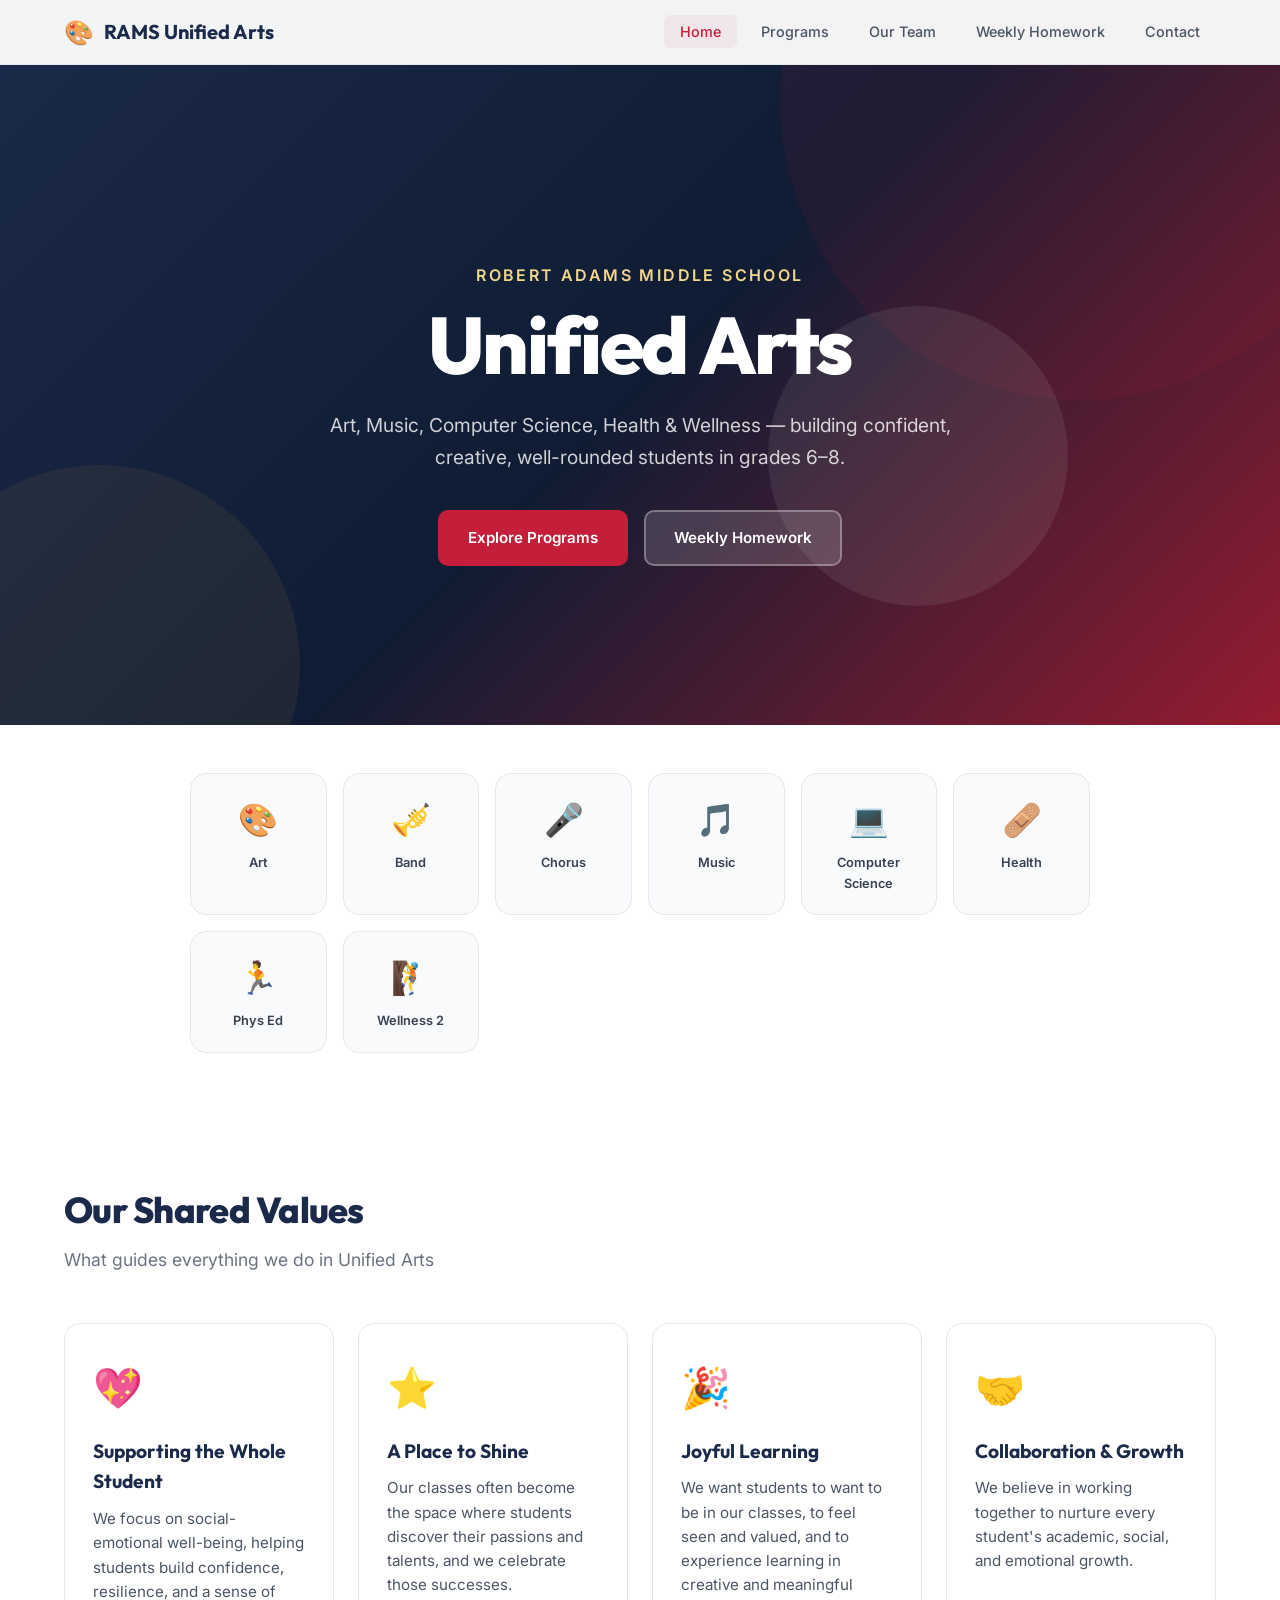
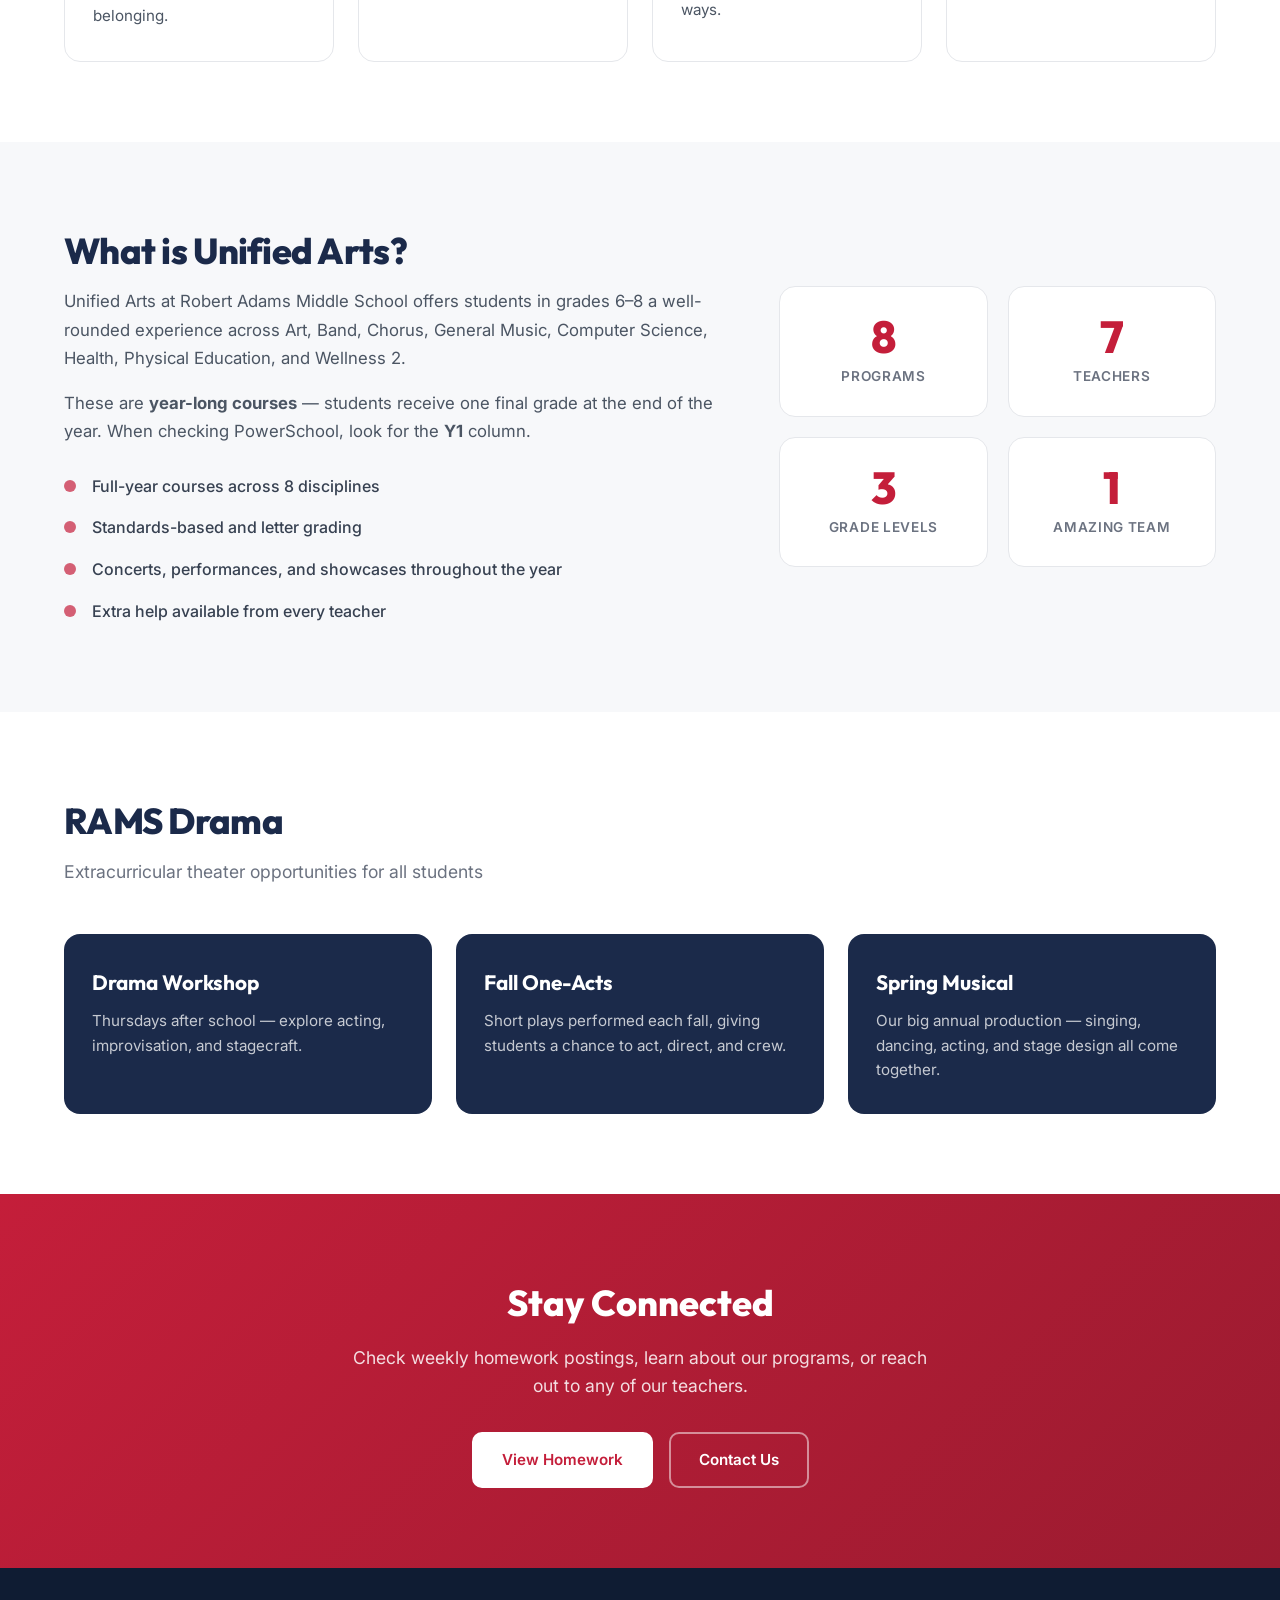
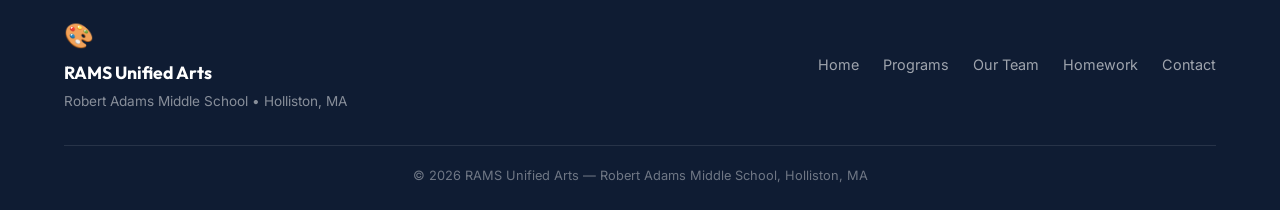
==== index.html @ 3f0ab7b5 "Initial site: RAMS Unified Arts department website Includes home, programs, team, homework, and cont" ====
<!--
    File: index.html
    Author: Cole Perkins
    Date Created: 2026-04-12
    Date Last Modified: 2026-04-12
    Description: Home/landing page for the RAMS Unified Arts department website.
                 Introduces the department, highlights shared values, and provides
                 navigation to all sections of the site.
-->
<!DOCTYPE html>
<html lang="en">
<head>
    <meta charset="UTF-8">
    <meta name="viewport" content="width=device-width, initial-scale=1.0">
    <title>RAMS Unified Arts | Robert Adams Middle School</title>
    <link rel="stylesheet" href="css/styles.css">
    <link rel="preconnect" href="https://fonts.googleapis.com">
    <link href="https://fonts.googleapis.com/css2?family=Inter:wght@400;500;600;700;800&family=Outfit:wght@600;700;800&display=swap" rel="stylesheet">
</head>
<body>

    <!-- Navigation -->
    <nav class="navbar" id="navbar">
        <div class="nav-container">
            <a href="index.html" class="nav-logo">
                <span class="logo-icon">&#127912;</span>
                <span>RAMS Unified Arts</span>
            </a>
            <button class="nav-toggle" id="navToggle" aria-label="Toggle navigation">
                <span></span><span></span><span></span>
            </button>
            <ul class="nav-links" id="navLinks">
                <li><a href="index.html" class="active">Home</a></li>
                <li><a href="programs.html">Programs</a></li>
                <li><a href="team.html">Our Team</a></li>
                <li><a href="homework.html">Weekly Homework</a></li>
                <li><a href="contact.html">Contact</a></li>
            </ul>
        </div>
    </nav>

    <!-- Hero Section -->
    <header class="hero">
        <div class="hero-bg-shapes">
            <div class="shape shape-1"></div>
            <div class="shape shape-2"></div>
            <div class="shape shape-3"></div>
        </div>
        <div class="hero-content">
            <p class="hero-subtitle">Robert Adams Middle School</p>
            <h1 class="hero-title">Unified Arts</h1>
            <p class="hero-description">
                Art, Music, Computer Science, Health &amp; Wellness &mdash;
                building confident, creative, well-rounded students in grades 6&ndash;8.
            </p>
            <div class="hero-actions">
                <a href="programs.html" class="btn btn-primary">Explore Programs</a>
                <a href="homework.html" class="btn btn-secondary">Weekly Homework</a>
            </div>
        </div>
    </header>

    <!-- Quick Links -->
    <section class="quick-links">
        <div class="container">
            <div class="quick-grid">
                <a href="programs.html#art" class="quick-card">
                    <span class="quick-icon">&#127912;</span>
                    <span class="quick-label">Art</span>
                </a>
                <a href="programs.html#band" class="quick-card">
                    <span class="quick-icon">&#127930;</span>
                    <span class="quick-label">Band</span>
                </a>
                <a href="programs.html#chorus" class="quick-card">
                    <span class="quick-icon">&#127908;</span>
                    <span class="quick-label">Chorus</span>
                </a>
                <a href="programs.html#music" class="quick-card">
                    <span class="quick-icon">&#127925;</span>
                    <span class="quick-label">Music</span>
                </a>
                <a href="programs.html#cs" class="quick-card">
                    <span class="quick-icon">&#128187;</span>
                    <span class="quick-label">Computer Science</span>
                </a>
                <a href="programs.html#health" class="quick-card">
                    <span class="quick-icon">&#129657;</span>
                    <span class="quick-label">Health</span>
                </a>
                <a href="programs.html#pe" class="quick-card">
                    <span class="quick-icon">&#127939;</span>
                    <span class="quick-label">Phys Ed</span>
                </a>
                <a href="programs.html#wellness" class="quick-card">
                    <span class="quick-icon">&#129495;</span>
                    <span class="quick-label">Wellness 2</span>
                </a>
            </div>
        </div>
    </section>

    <!-- Shared Values -->
    <section class="values section">
        <div class="container">
            <h2 class="section-title">Our Shared Values</h2>
            <p class="section-subtitle">What guides everything we do in Unified Arts</p>
            <div class="values-grid">
                <div class="value-card">
                    <div class="value-icon">&#128150;</div>
                    <h3>Supporting the Whole Student</h3>
                    <p>We focus on social-emotional well-being, helping students build confidence, resilience, and a sense of belonging.</p>
                </div>
                <div class="value-card">
                    <div class="value-icon">&#11088;</div>
                    <h3>A Place to Shine</h3>
                    <p>Our classes often become the space where students discover their passions and talents, and we celebrate those successes.</p>
                </div>
                <div class="value-card">
                    <div class="value-icon">&#127881;</div>
                    <h3>Joyful Learning</h3>
                    <p>We want students to want to be in our classes, to feel seen and valued, and to experience learning in creative and meaningful ways.</p>
                </div>
                <div class="value-card">
                    <div class="value-icon">&#129309;</div>
                    <h3>Collaboration &amp; Growth</h3>
                    <p>We believe in working together to nurture every student's academic, social, and emotional growth.</p>
                </div>
            </div>
        </div>
    </section>

    <!-- About Section -->
    <section class="about section section-alt">
        <div class="container">
            <div class="about-content">
                <div class="about-text">
                    <h2 class="section-title">What is Unified Arts?</h2>
                    <p>
                        Unified Arts at Robert Adams Middle School offers students in grades 6&ndash;8 a
                        well-rounded experience across Art, Band, Chorus, General Music, Computer Science,
                        Health, Physical Education, and Wellness&nbsp;2.
                    </p>
                    <p>
                        These are <strong>year-long courses</strong> &mdash; students receive one final grade
                        at the end of the year. When checking PowerSchool, look for the <strong>Y1</strong> column.
                    </p>
                    <ul class="about-highlights">
                        <li>Full-year courses across 8 disciplines</li>
                        <li>Standards-based and letter grading</li>
                        <li>Concerts, performances, and showcases throughout the year</li>
                        <li>Extra help available from every teacher</li>
                    </ul>
                </div>
                <div class="about-stats">
                    <div class="stat-card">
                        <span class="stat-number">8</span>
                        <span class="stat-label">Programs</span>
                    </div>
                    <div class="stat-card">
                        <span class="stat-number">7</span>
                        <span class="stat-label">Teachers</span>
                    </div>
                    <div class="stat-card">
                        <span class="stat-number">3</span>
                        <span class="stat-label">Grade Levels</span>
                    </div>
                    <div class="stat-card">
                        <span class="stat-number">1</span>
                        <span class="stat-label">Amazing Team</span>
                    </div>
                </div>
            </div>
        </div>
    </section>

    <!-- Drama Spotlight -->
    <section class="spotlight section">
        <div class="container">
            <h2 class="section-title">RAMS Drama</h2>
            <p class="section-subtitle">Extracurricular theater opportunities for all students</p>
            <div class="spotlight-grid">
                <div class="spotlight-card">
                    <h3>Drama Workshop</h3>
                    <p>Thursdays after school &mdash; explore acting, improvisation, and stagecraft.</p>
                </div>
                <div class="spotlight-card">
                    <h3>Fall One-Acts</h3>
                    <p>Short plays performed each fall, giving students a chance to act, direct, and crew.</p>
                </div>
                <div class="spotlight-card">
                    <h3>Spring Musical</h3>
                    <p>Our big annual production &mdash; singing, dancing, acting, and stage design all come together.</p>
                </div>
            </div>
        </div>
    </section>

    <!-- CTA -->
    <section class="cta section">
        <div class="container">
            <div class="cta-content">
                <h2>Stay Connected</h2>
                <p>Check weekly homework postings, learn about our programs, or reach out to any of our teachers.</p>
                <div class="cta-actions">
                    <a href="homework.html" class="btn btn-primary">View Homework</a>
                    <a href="contact.html" class="btn btn-outline">Contact Us</a>
                </div>
            </div>
        </div>
    </section>

    <!-- Footer -->
    <footer class="footer">
        <div class="container">
            <div class="footer-content">
                <div class="footer-brand">
                    <span class="logo-icon">&#127912;</span>
                    <span>RAMS Unified Arts</span>
                    <p>Robert Adams Middle School &bull; Holliston, MA</p>
                </div>
                <div class="footer-links">
                    <a href="index.html">Home</a>
                    <a href="programs.html">Programs</a>
                    <a href="team.html">Our Team</a>
                    <a href="homework.html">Homework</a>
                    <a href="contact.html">Contact</a>
                </div>
            </div>
            <div class="footer-bottom">
                <p>&copy; 2026 RAMS Unified Arts &mdash; Robert Adams Middle School, Holliston, MA</p>
            </div>
        </div>
    </footer>

    <script src="js/main.js"></script>
</body>
</html>
---- css/styles.css ----
/*
    File: css/styles.css
    Author: Cole Perkins
    Date Created: 2026-04-12
    Date Last Modified: 2026-04-12
    Description: Main stylesheet for the RAMS Unified Arts website.
                 Uses school colors (red, navy blue, white) with a clean,
                 modern design. Fully responsive for mobile/tablet/desktop.
*/

/* ===================== RESET & BASE ===================== */
*, *::before, *::after {
    margin: 0;
    padding: 0;
    box-sizing: border-box;
}

:root {
    --red: #C41E3A;
    --red-dark: #9B1B30;
    --red-light: #E8425A;
    --navy: #1B2A4A;
    --navy-dark: #0F1C33;
    --navy-light: #2D4270;
    --blue: #2E5EAA;
    --white: #FFFFFF;
    --off-white: #F7F8FA;
    --gray-50: #F9FAFB;
    --gray-100: #F3F4F6;
    --gray-200: #E5E7EB;
    --gray-300: #D1D5DB;
    --gray-400: #9CA3AF;
    --gray-500: #6B7280;
    --gray-600: #4B5563;
    --gray-700: #374151;
    --gray-800: #1F2937;
    --gold: #D4A843;
    --gold-light: #F0D78C;

    --font-body: 'Inter', -apple-system, BlinkMacSystemFont, sans-serif;
    --font-heading: 'Outfit', 'Inter', sans-serif;

    --shadow-sm: 0 1px 2px rgba(0,0,0,0.05);
    --shadow-md: 0 4px 12px rgba(0,0,0,0.08);
    --shadow-lg: 0 8px 30px rgba(0,0,0,0.12);
    --shadow-xl: 0 16px 48px rgba(0,0,0,0.15);

    --radius-sm: 6px;
    --radius-md: 10px;
    --radius-lg: 16px;
    --radius-xl: 24px;

    --transition: 0.25s ease;
}

html {
    scroll-behavior: smooth;
    font-size: 16px;
}

body {
    font-family: var(--font-body);
    color: var(--gray-800);
    background: var(--white);
    line-height: 1.6;
    -webkit-font-smoothing: antialiased;
}

a {
    color: inherit;
    text-decoration: none;
}

img {
    max-width: 100%;
    display: block;
}

ul {
    list-style: none;
}

.container {
    max-width: 1200px;
    margin: 0 auto;
    padding: 0 24px;
}

.section {
    padding: 80px 0;
}

.section-alt {
    background: var(--off-white);
}

.section-title {
    font-family: var(--font-heading);
    font-size: 2.25rem;
    font-weight: 800;
    color: var(--navy);
    margin-bottom: 8px;
    letter-spacing: -0.02em;
}

.section-subtitle {
    font-size: 1.1rem;
    color: var(--gray-500);
    margin-bottom: 48px;
}

/* ===================== NAVBAR ===================== */
.navbar {
    position: fixed;
    top: 0;
    left: 0;
    right: 0;
    z-index: 1000;
    background: rgba(255,255,255,0.95);
    backdrop-filter: blur(12px);
    border-bottom: 1px solid var(--gray-200);
    transition: var(--transition);
}

.navbar.scrolled {
    box-shadow: var(--shadow-md);
}

.nav-container {
    max-width: 1200px;
    margin: 0 auto;
    padding: 0 24px;
    display: flex;
    align-items: center;
    justify-content: space-between;
    height: 64px;
}

.nav-logo {
    display: flex;
    align-items: center;
    gap: 10px;
    font-family: var(--font-heading);
    font-size: 1.25rem;
    font-weight: 700;
    color: var(--navy);
}

.logo-icon {
    font-size: 1.5rem;
}

.nav-links {
    display: flex;
    gap: 8px;
}

.nav-links a {
    padding: 8px 16px;
    border-radius: var(--radius-sm);
    font-size: 0.9rem;
    font-weight: 500;
    color: var(--gray-600);
    transition: var(--transition);
}

.nav-links a:hover,
.nav-links a.active {
    color: var(--red);
    background: rgba(196, 30, 58, 0.06);
}

.nav-toggle {
    display: none;
    flex-direction: column;
    gap: 5px;
    background: none;
    border: none;
    cursor: pointer;
    padding: 4px;
}

.nav-toggle span {
    width: 24px;
    height: 2px;
    background: var(--navy);
    border-radius: 2px;
    transition: var(--transition);
}

/* ===================== HERO ===================== */
.hero {
    position: relative;
    min-height: 85vh;
    display: flex;
    align-items: center;
    justify-content: center;
    background: linear-gradient(135deg, var(--navy) 0%, var(--navy-dark) 50%, var(--red-dark) 100%);
    overflow: hidden;
    padding-top: 64px;
}

.hero-bg-shapes {
    position: absolute;
    inset: 0;
    overflow: hidden;
}

.shape {
    position: absolute;
    border-radius: 50%;
    opacity: 0.08;
}

.shape-1 {
    width: 600px;
    height: 600px;
    background: var(--red);
    top: -200px;
    right: -100px;
}

.shape-2 {
    width: 400px;
    height: 400px;
    background: var(--gold);
    bottom: -100px;
    left: -100px;
}

.shape-3 {
    width: 300px;
    height: 300px;
    background: var(--white);
    top: 40%;
    left: 60%;
}

.hero-content {
    position: relative;
    text-align: center;
    padding: 40px 24px;
    max-width: 750px;
}

.hero-subtitle {
    font-size: 1rem;
    font-weight: 600;
    text-transform: uppercase;
    letter-spacing: 0.15em;
    color: var(--gold-light);
    margin-bottom: 12px;
}

.hero-title {
    font-family: var(--font-heading);
    font-size: clamp(3rem, 8vw, 5rem);
    font-weight: 800;
    color: var(--white);
    line-height: 1.1;
    margin-bottom: 20px;
    letter-spacing: -0.03em;
}

.hero-description {
    font-size: 1.2rem;
    color: rgba(255,255,255,0.8);
    margin-bottom: 36px;
    line-height: 1.7;
}

.hero-actions {
    display: flex;
    gap: 16px;
    justify-content: center;
    flex-wrap: wrap;
}

/* ===================== BUTTONS ===================== */
.btn {
    display: inline-flex;
    align-items: center;
    gap: 8px;
    padding: 14px 28px;
    border-radius: var(--radius-md);
    font-size: 0.95rem;
    font-weight: 600;
    cursor: pointer;
    transition: var(--transition);
    border: 2px solid transparent;
    text-align: center;
}

.btn-primary {
    background: var(--red);
    color: var(--white);
    border-color: var(--red);
}

.btn-primary:hover {
    background: var(--red-dark);
    border-color: var(--red-dark);
    transform: translateY(-2px);
    box-shadow: var(--shadow-lg);
}

.btn-secondary {
    background: rgba(255,255,255,0.15);
    color: var(--white);
    border-color: rgba(255,255,255,0.3);
}

.btn-secondary:hover {
    background: rgba(255,255,255,0.25);
    transform: translateY(-2px);
}

.btn-outline {
    background: transparent;
    color: var(--navy);
    border-color: var(--navy);
}

.btn-outline:hover {
    background: var(--navy);
    color: var(--white);
    transform: translateY(-2px);
}

/* ===================== QUICK LINKS ===================== */
.quick-links {
    background: var(--white);
    padding: 48px 0;
    margin-top: -40px;
    position: relative;
    z-index: 10;
}

.quick-grid {
    display: grid;
    grid-template-columns: repeat(auto-fit, minmax(120px, 1fr));
    gap: 16px;
    max-width: 900px;
    margin: 0 auto;
}

.quick-card {
    display: flex;
    flex-direction: column;
    align-items: center;
    gap: 8px;
    padding: 20px 12px;
    border-radius: var(--radius-lg);
    background: var(--gray-50);
    border: 1px solid var(--gray-200);
    transition: var(--transition);
    text-align: center;
}

.quick-card:hover {
    background: var(--white);
    border-color: var(--red);
    transform: translateY(-4px);
    box-shadow: var(--shadow-md);
}

.quick-icon {
    font-size: 2rem;
}

.quick-label {
    font-size: 0.8rem;
    font-weight: 600;
    color: var(--gray-700);
}

/* ===================== VALUES ===================== */
.values-grid {
    display: grid;
    grid-template-columns: repeat(auto-fit, minmax(250px, 1fr));
    gap: 24px;
}

.value-card {
    padding: 32px 28px;
    background: var(--white);
    border-radius: var(--radius-lg);
    border: 1px solid var(--gray-200);
    transition: var(--transition);
}

.value-card:hover {
    border-color: var(--red);
    box-shadow: var(--shadow-md);
    transform: translateY(-4px);
}

.value-icon {
    font-size: 2.5rem;
    margin-bottom: 16px;
}

.value-card h3 {
    font-family: var(--font-heading);
    font-size: 1.2rem;
    font-weight: 700;
    color: var(--navy);
    margin-bottom: 10px;
}

.value-card p {
    font-size: 0.95rem;
    color: var(--gray-600);
    line-height: 1.6;
}

/* ===================== ABOUT ===================== */
.about-content {
    display: grid;
    grid-template-columns: 1.5fr 1fr;
    gap: 60px;
    align-items: center;
}

.about-text p {
    font-size: 1.05rem;
    color: var(--gray-600);
    margin-bottom: 16px;
    line-height: 1.7;
}

.about-highlights {
    margin-top: 20px;
}

.about-highlights li {
    padding: 8px 0 8px 28px;
    position: relative;
    font-weight: 500;
    color: var(--gray-700);
}

.about-highlights li::before {
    content: '';
    position: absolute;
    left: 0;
    top: 14px;
    width: 12px;
    height: 12px;
    background: var(--red);
    border-radius: 50%;
    opacity: 0.7;
}

.about-stats {
    display: grid;
    grid-template-columns: 1fr 1fr;
    gap: 20px;
}

.stat-card {
    display: flex;
    flex-direction: column;
    align-items: center;
    padding: 28px 16px;
    background: var(--white);
    border-radius: var(--radius-lg);
    border: 1px solid var(--gray-200);
    text-align: center;
}

.stat-number {
    font-family: var(--font-heading);
    font-size: 2.8rem;
    font-weight: 800;
    color: var(--red);
    line-height: 1;
}

.stat-label {
    font-size: 0.85rem;
    font-weight: 600;
    color: var(--gray-500);
    margin-top: 6px;
    text-transform: uppercase;
    letter-spacing: 0.05em;
}

/* ===================== SPOTLIGHT ===================== */
.spotlight-grid {
    display: grid;
    grid-template-columns: repeat(auto-fit, minmax(280px, 1fr));
    gap: 24px;
}

.spotlight-card {
    padding: 32px 28px;
    background: var(--navy);
    color: var(--white);
    border-radius: var(--radius-lg);
    transition: var(--transition);
}

.spotlight-card:hover {
    transform: translateY(-4px);
    box-shadow: var(--shadow-lg);
}

.spotlight-card h3 {
    font-family: var(--font-heading);
    font-size: 1.3rem;
    font-weight: 700;
    margin-bottom: 10px;
}

.spotlight-card p {
    font-size: 0.95rem;
    color: rgba(255,255,255,0.75);
    line-height: 1.6;
}

/* ===================== CTA ===================== */
.cta {
    background: linear-gradient(135deg, var(--red) 0%, var(--red-dark) 100%);
}

.cta-content {
    text-align: center;
    max-width: 600px;
    margin: 0 auto;
}

.cta-content h2 {
    font-family: var(--font-heading);
    font-size: 2.25rem;
    font-weight: 800;
    color: var(--white);
    margin-bottom: 12px;
}

.cta-content p {
    font-size: 1.1rem;
    color: rgba(255,255,255,0.85);
    margin-bottom: 32px;
}

.cta-actions {
    display: flex;
    gap: 16px;
    justify-content: center;
    flex-wrap: wrap;
}

.cta .btn-primary {
    background: var(--white);
    color: var(--red);
    border-color: var(--white);
}

.cta .btn-primary:hover {
    background: var(--gray-100);
    border-color: var(--gray-100);
}

.cta .btn-outline {
    color: var(--white);
    border-color: rgba(255,255,255,0.5);
}

.cta .btn-outline:hover {
    background: rgba(255,255,255,0.15);
    border-color: var(--white);
    color: var(--white);
}

/* ===================== FOOTER ===================== */
.footer {
    background: var(--navy-dark);
    color: rgba(255,255,255,0.7);
    padding: 48px 0 24px;
}

.footer-content {
    display: flex;
    justify-content: space-between;
    align-items: center;
    margin-bottom: 32px;
    flex-wrap: wrap;
    gap: 24px;
}

.footer-brand {
    display: flex;
    flex-direction: column;
    gap: 4px;
    font-family: var(--font-heading);
    font-weight: 700;
    font-size: 1.1rem;
    color: var(--white);
}

.footer-brand p {
    font-family: var(--font-body);
    font-weight: 400;
    font-size: 0.85rem;
    color: rgba(255,255,255,0.5);
}

.footer-links {
    display: flex;
    gap: 24px;
    flex-wrap: wrap;
}

.footer-links a {
    font-size: 0.9rem;
    color: rgba(255,255,255,0.6);
    transition: var(--transition);
}

.footer-links a:hover {
    color: var(--white);
}

.footer-bottom {
    border-top: 1px solid rgba(255,255,255,0.1);
    padding-top: 20px;
    text-align: center;
    font-size: 0.8rem;
    color: rgba(255,255,255,0.4);
}

/* ===================== PROGRAMS PAGE ===================== */
.page-header {
    background: linear-gradient(135deg, var(--navy) 0%, var(--navy-dark) 100%);
    padding: 120px 0 60px;
    text-align: center;
}

.page-header h1 {
    font-family: var(--font-heading);
    font-size: 2.8rem;
    font-weight: 800;
    color: var(--white);
    margin-bottom: 8px;
}

.page-header p {
    font-size: 1.1rem;
    color: rgba(255,255,255,0.7);
}

.program-section {
    padding: 60px 0;
    border-bottom: 1px solid var(--gray-200);
}

.program-section:last-of-type {
    border-bottom: none;
}

.program-header {
    display: flex;
    align-items: center;
    gap: 16px;
    margin-bottom: 24px;
}

.program-icon {
    font-size: 2.5rem;
    width: 64px;
    height: 64px;
    display: flex;
    align-items: center;
    justify-content: center;
    background: var(--gray-50);
    border-radius: var(--radius-lg);
    border: 1px solid var(--gray-200);
}

.program-header h2 {
    font-family: var(--font-heading);
    font-size: 2rem;
    font-weight: 800;
    color: var(--navy);
}

.program-content {
    display: grid;
    grid-template-columns: 1fr 1fr;
    gap: 40px;
}

.program-info p {
    font-size: 1rem;
    color: var(--gray-600);
    line-height: 1.7;
    margin-bottom: 16px;
}

.program-info ul {
    margin-top: 12px;
}

.program-info li {
    padding: 6px 0 6px 20px;
    position: relative;
    color: var(--gray-700);
    font-size: 0.95rem;
}

.program-info li::before {
    content: '';
    position: absolute;
    left: 0;
    top: 13px;
    width: 8px;
    height: 8px;
    background: var(--red);
    border-radius: 50%;
    opacity: 0.6;
}

.curriculum-grid {
    display: grid;
    gap: 16px;
}

.curriculum-card {
    padding: 20px 24px;
    background: var(--gray-50);
    border-radius: var(--radius-md);
    border-left: 4px solid var(--red);
}

.curriculum-card h4 {
    font-family: var(--font-heading);
    font-size: 0.95rem;
    font-weight: 700;
    color: var(--navy);
    margin-bottom: 8px;
}

.curriculum-card ul {
    margin: 0;
}

.curriculum-card li {
    padding: 3px 0 3px 16px;
    font-size: 0.88rem;
    color: var(--gray-600);
}

.curriculum-card li::before {
    width: 6px;
    height: 6px;
    top: 11px;
}

/* ===================== TEAM PAGE ===================== */
.team-grid {
    display: grid;
    grid-template-columns: repeat(auto-fit, minmax(280px, 1fr));
    gap: 24px;
}

.team-card {
    background: var(--white);
    border-radius: var(--radius-lg);
    border: 1px solid var(--gray-200);
    overflow: hidden;
    transition: var(--transition);
}

.team-card:hover {
    box-shadow: var(--shadow-lg);
    transform: translateY(-4px);
    border-color: var(--red);
}

.team-card-img {
    height: 200px;
    background: linear-gradient(135deg, var(--navy) 0%, var(--navy-light) 100%);
    display: flex;
    align-items: center;
    justify-content: center;
}

.team-card-img .placeholder-icon {
    font-size: 4rem;
    opacity: 0.5;
}

.team-card-body {
    padding: 24px;
}

.team-card-body h3 {
    font-family: var(--font-heading);
    font-size: 1.25rem;
    font-weight: 700;
    color: var(--navy);
    margin-bottom: 4px;
}

.team-card-body .team-role {
    font-size: 0.9rem;
    color: var(--red);
    font-weight: 600;
    margin-bottom: 12px;
}

.team-card-body .team-email {
    font-size: 0.85rem;
    color: var(--gray-500);
    display: flex;
    align-items: center;
    gap: 6px;
}

.team-card-body .team-email:hover {
    color: var(--blue);
}

/* ===================== HOMEWORK PAGE ===================== */
.hw-controls {
    display: flex;
    gap: 12px;
    margin-bottom: 32px;
    flex-wrap: wrap;
}

.hw-filter-btn {
    padding: 8px 20px;
    border-radius: 100px;
    border: 1px solid var(--gray-300);
    background: var(--white);
    font-size: 0.88rem;
    font-weight: 500;
    color: var(--gray-600);
    cursor: pointer;
    transition: var(--transition);
}

.hw-filter-btn:hover,
.hw-filter-btn.active {
    background: var(--red);
    color: var(--white);
    border-color: var(--red);
}

.hw-week-header {
    display: flex;
    justify-content: space-between;
    align-items: center;
    margin-bottom: 24px;
    padding-bottom: 16px;
    border-bottom: 2px solid var(--gray-200);
}

.hw-week-header h2 {
    font-family: var(--font-heading);
    font-size: 1.5rem;
    font-weight: 700;
    color: var(--navy);
}

.hw-week-header .hw-date {
    font-size: 0.9rem;
    color: var(--gray-500);
    font-weight: 500;
}

.hw-grid {
    display: grid;
    gap: 20px;
    margin-bottom: 48px;
}

.hw-card {
    background: var(--white);
    border: 1px solid var(--gray-200);
    border-radius: var(--radius-lg);
    overflow: hidden;
    transition: var(--transition);
}

.hw-card:hover {
    box-shadow: var(--shadow-md);
}

.hw-card-header {
    display: flex;
    align-items: center;
    gap: 12px;
    padding: 16px 24px;
    background: var(--gray-50);
    border-bottom: 1px solid var(--gray-200);
    cursor: pointer;
}

.hw-card-icon {
    font-size: 1.5rem;
}

.hw-card-header h3 {
    font-family: var(--font-heading);
    font-size: 1.1rem;
    font-weight: 700;
    color: var(--navy);
    flex: 1;
}

.hw-card-toggle {
    font-size: 1.2rem;
    color: var(--gray-400);
    transition: var(--transition);
}

.hw-card.open .hw-card-toggle {
    transform: rotate(180deg);
}

.hw-card-body {
    padding: 0 24px;
    max-height: 0;
    overflow: hidden;
    transition: max-height 0.35s ease, padding 0.35s ease;
}

.hw-card.open .hw-card-body {
    padding: 20px 24px;
    max-height: 600px;
}

.hw-grade-row {
    display: grid;
    grid-template-columns: 80px 1fr;
    gap: 12px;
    padding: 10px 0;
    border-bottom: 1px solid var(--gray-100);
    font-size: 0.92rem;
}

.hw-grade-row:last-child {
    border-bottom: none;
}

.hw-grade-label {
    font-weight: 600;
    color: var(--navy);
}

.hw-grade-content {
    color: var(--gray-600);
}

/* AI Teacher Tool */
.ai-section {
    margin-top: 60px;
    padding: 40px;
    background: linear-gradient(135deg, var(--navy) 0%, var(--navy-dark) 100%);
    border-radius: var(--radius-xl);
    color: var(--white);
}

.ai-section h2 {
    font-family: var(--font-heading);
    font-size: 1.8rem;
    font-weight: 800;
    color: var(--white);
    margin-bottom: 8px;
}

.ai-section > p {
    color: rgba(255,255,255,0.7);
    margin-bottom: 28px;
}

.ai-form {
    display: grid;
    gap: 16px;
}

.ai-form-row {
    display: grid;
    grid-template-columns: 1fr 1fr;
    gap: 16px;
}

.ai-form label {
    display: block;
    font-size: 0.85rem;
    font-weight: 600;
    color: rgba(255,255,255,0.8);
    margin-bottom: 6px;
}

.ai-form select,
.ai-form input,
.ai-form textarea {
    width: 100%;
    padding: 12px 16px;
    border-radius: var(--radius-md);
    border: 1px solid rgba(255,255,255,0.2);
    background: rgba(255,255,255,0.1);
    color: var(--white);
    font-family: var(--font-body);
    font-size: 0.95rem;
    transition: var(--transition);
}

.ai-form select option {
    color: var(--gray-800);
    background: var(--white);
}

.ai-form select:focus,
.ai-form input:focus,
.ai-form textarea:focus {
    outline: none;
    border-color: var(--gold);
    background: rgba(255,255,255,0.15);
}

.ai-form textarea {
    min-height: 100px;
    resize: vertical;
}

.ai-form ::placeholder {
    color: rgba(255,255,255,0.4);
}

.ai-output {
    margin-top: 20px;
    padding: 20px;
    background: rgba(255,255,255,0.08);
    border-radius: var(--radius-md);
    border: 1px solid rgba(255,255,255,0.15);
    min-height: 80px;
    font-size: 0.92rem;
    color: rgba(255,255,255,0.8);
    line-height: 1.6;
    display: none;
}

.ai-output.visible {
    display: block;
}

.ai-output h4 {
    font-family: var(--font-heading);
    font-weight: 700;
    color: var(--white);
    margin-bottom: 8px;
}

.ai-btn {
    padding: 14px 28px;
    border-radius: var(--radius-md);
    border: none;
    background: var(--gold);
    color: var(--navy-dark);
    font-family: var(--font-body);
    font-size: 0.95rem;
    font-weight: 700;
    cursor: pointer;
    transition: var(--transition);
    justify-self: start;
}

.ai-btn:hover {
    background: var(--gold-light);
    transform: translateY(-2px);
    box-shadow: var(--shadow-md);
}

.ai-btn:disabled {
    opacity: 0.5;
    cursor: not-allowed;
    transform: none;
}

/* Copy button */
.copy-btn {
    margin-top: 12px;
    padding: 8px 16px;
    border-radius: var(--radius-sm);
    border: 1px solid rgba(255,255,255,0.3);
    background: rgba(255,255,255,0.1);
    color: var(--white);
    font-size: 0.85rem;
    font-weight: 500;
    cursor: pointer;
    transition: var(--transition);
}

.copy-btn:hover {
    background: rgba(255,255,255,0.2);
}

/* ===================== CONTACT PAGE ===================== */
.contact-grid {
    display: grid;
    grid-template-columns: 1fr 1fr;
    gap: 40px;
}

.contact-info-card {
    padding: 28px;
    background: var(--white);
    border-radius: var(--radius-lg);
    border: 1px solid var(--gray-200);
    display: flex;
    gap: 16px;
    align-items: start;
    transition: var(--transition);
}

.contact-info-card:hover {
    box-shadow: var(--shadow-md);
    border-color: var(--red);
}

.contact-icon {
    font-size: 2rem;
    flex-shrink: 0;
}

.contact-details h3 {
    font-family: var(--font-heading);
    font-size: 1.1rem;
    font-weight: 700;
    color: var(--navy);
    margin-bottom: 4px;
}

.contact-details p {
    font-size: 0.9rem;
    color: var(--gray-500);
    margin-bottom: 8px;
}

.contact-details a {
    font-size: 0.9rem;
    color: var(--blue);
    font-weight: 500;
}

.contact-details a:hover {
    text-decoration: underline;
}

/* Extra help banner */
.extra-help-banner {
    margin-top: 48px;
    padding: 32px 40px;
    background: var(--gray-50);
    border-radius: var(--radius-lg);
    border: 1px solid var(--gray-200);
    text-align: center;
}

.extra-help-banner h3 {
    font-family: var(--font-heading);
    font-size: 1.4rem;
    font-weight: 700;
    color: var(--navy);
    margin-bottom: 8px;
}

.extra-help-banner p {
    font-size: 1rem;
    color: var(--gray-600);
    max-width: 600px;
    margin: 0 auto;
}

/* ===================== RESPONSIVE ===================== */
@media (max-width: 900px) {
    .program-content {
        grid-template-columns: 1fr;
    }

    .about-content {
        grid-template-columns: 1fr;
        gap: 40px;
    }

    .contact-grid {
        grid-template-columns: 1fr;
    }

    .ai-form-row {
        grid-template-columns: 1fr;
    }
}

@media (max-width: 768px) {
    .section {
        padding: 56px 0;
    }

    .section-title {
        font-size: 1.8rem;
    }

    .nav-toggle {
        display: flex;
    }

    .nav-links {
        position: fixed;
        top: 64px;
        left: 0;
        right: 0;
        background: var(--white);
        flex-direction: column;
        padding: 16px 24px;
        border-bottom: 1px solid var(--gray-200);
        box-shadow: var(--shadow-lg);
        transform: translateY(-100%);
        opacity: 0;
        pointer-events: none;
        transition: var(--transition);
    }

    .nav-links.open {
        transform: translateY(0);
        opacity: 1;
        pointer-events: all;
    }

    .hero {
        min-height: 70vh;
    }

    .hero-title {
        font-size: 2.5rem;
    }

    .quick-grid {
        grid-template-columns: repeat(4, 1fr);
    }

    .values-grid {
        grid-template-columns: 1fr;
    }

    .about-stats {
        grid-template-columns: repeat(4, 1fr);
    }

    .ai-section {
        padding: 28px 20px;
    }

    .page-header h1 {
        font-size: 2rem;
    }
}

@media (max-width: 480px) {
    .quick-grid {
        grid-template-columns: repeat(2, 1fr);
    }

    .about-stats {
        grid-template-columns: 1fr 1fr;
    }

    .hero-actions {
        flex-direction: column;
        align-items: center;
    }
}
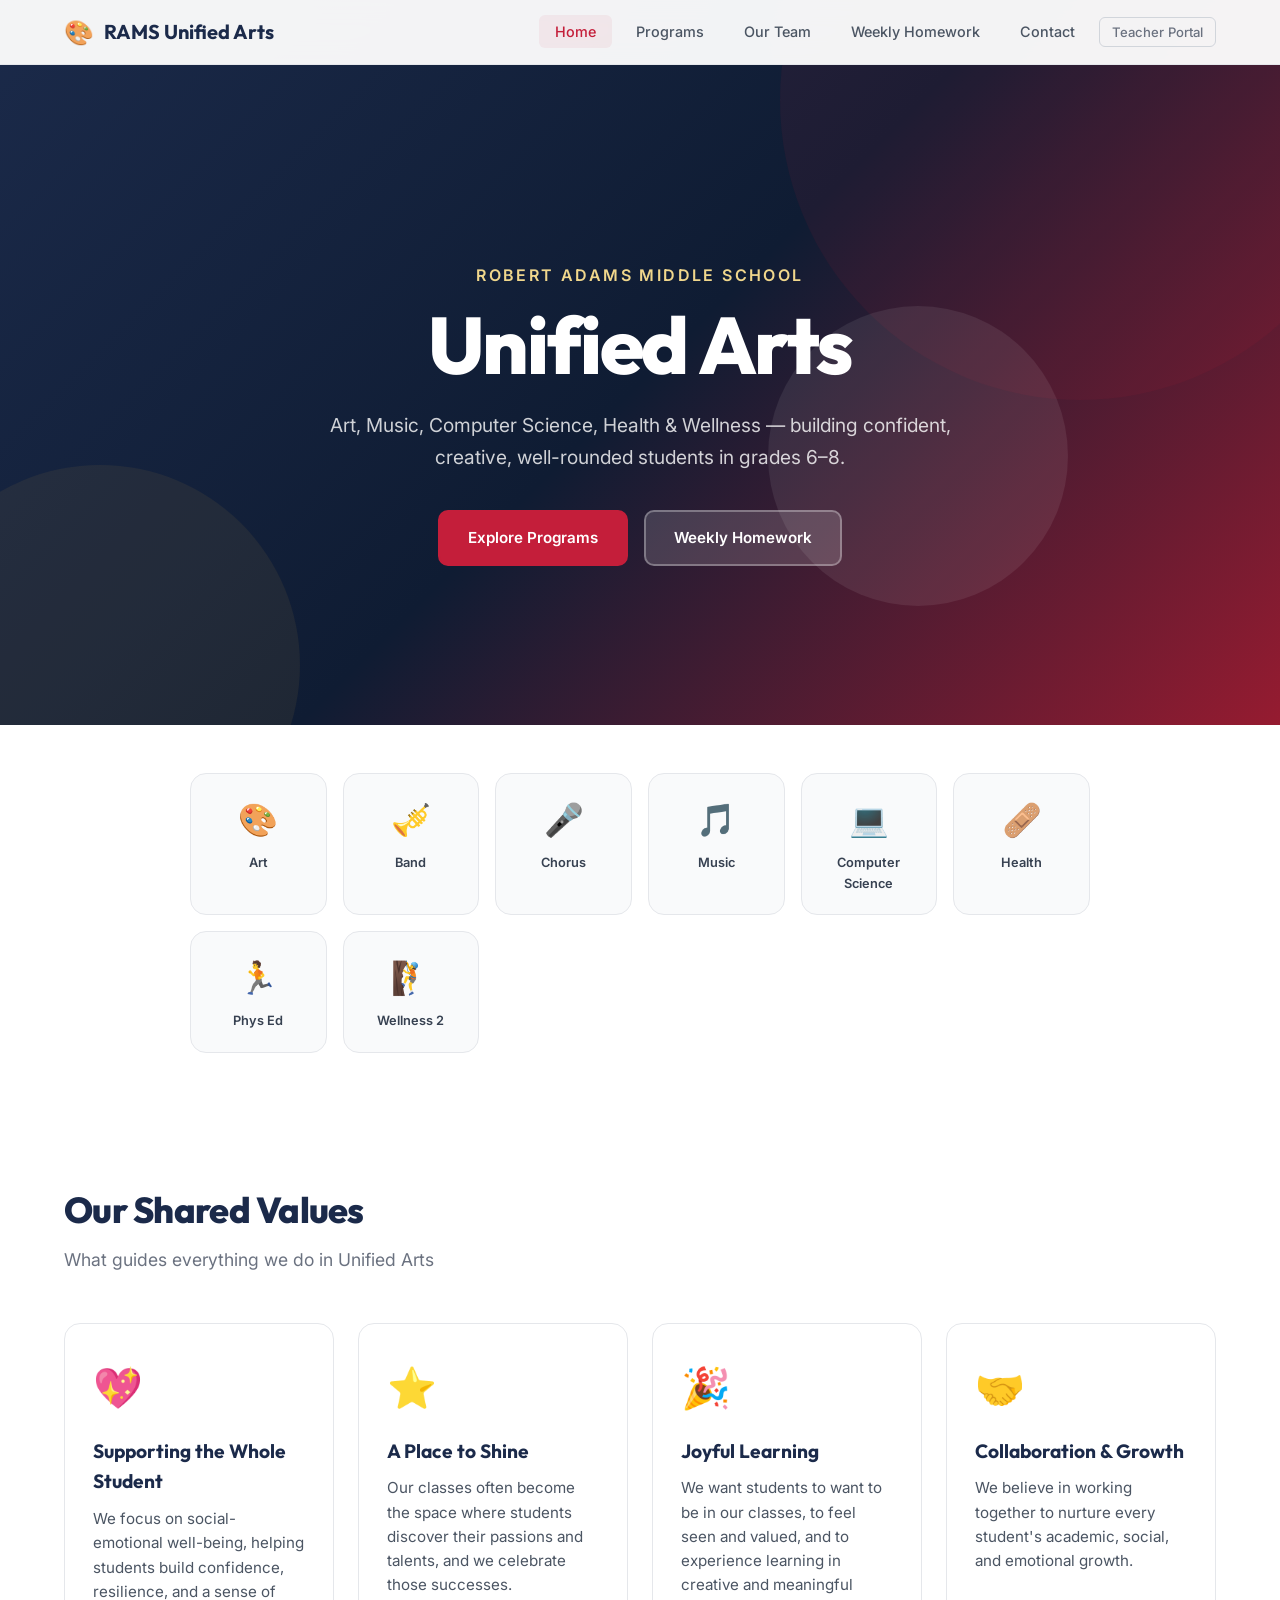
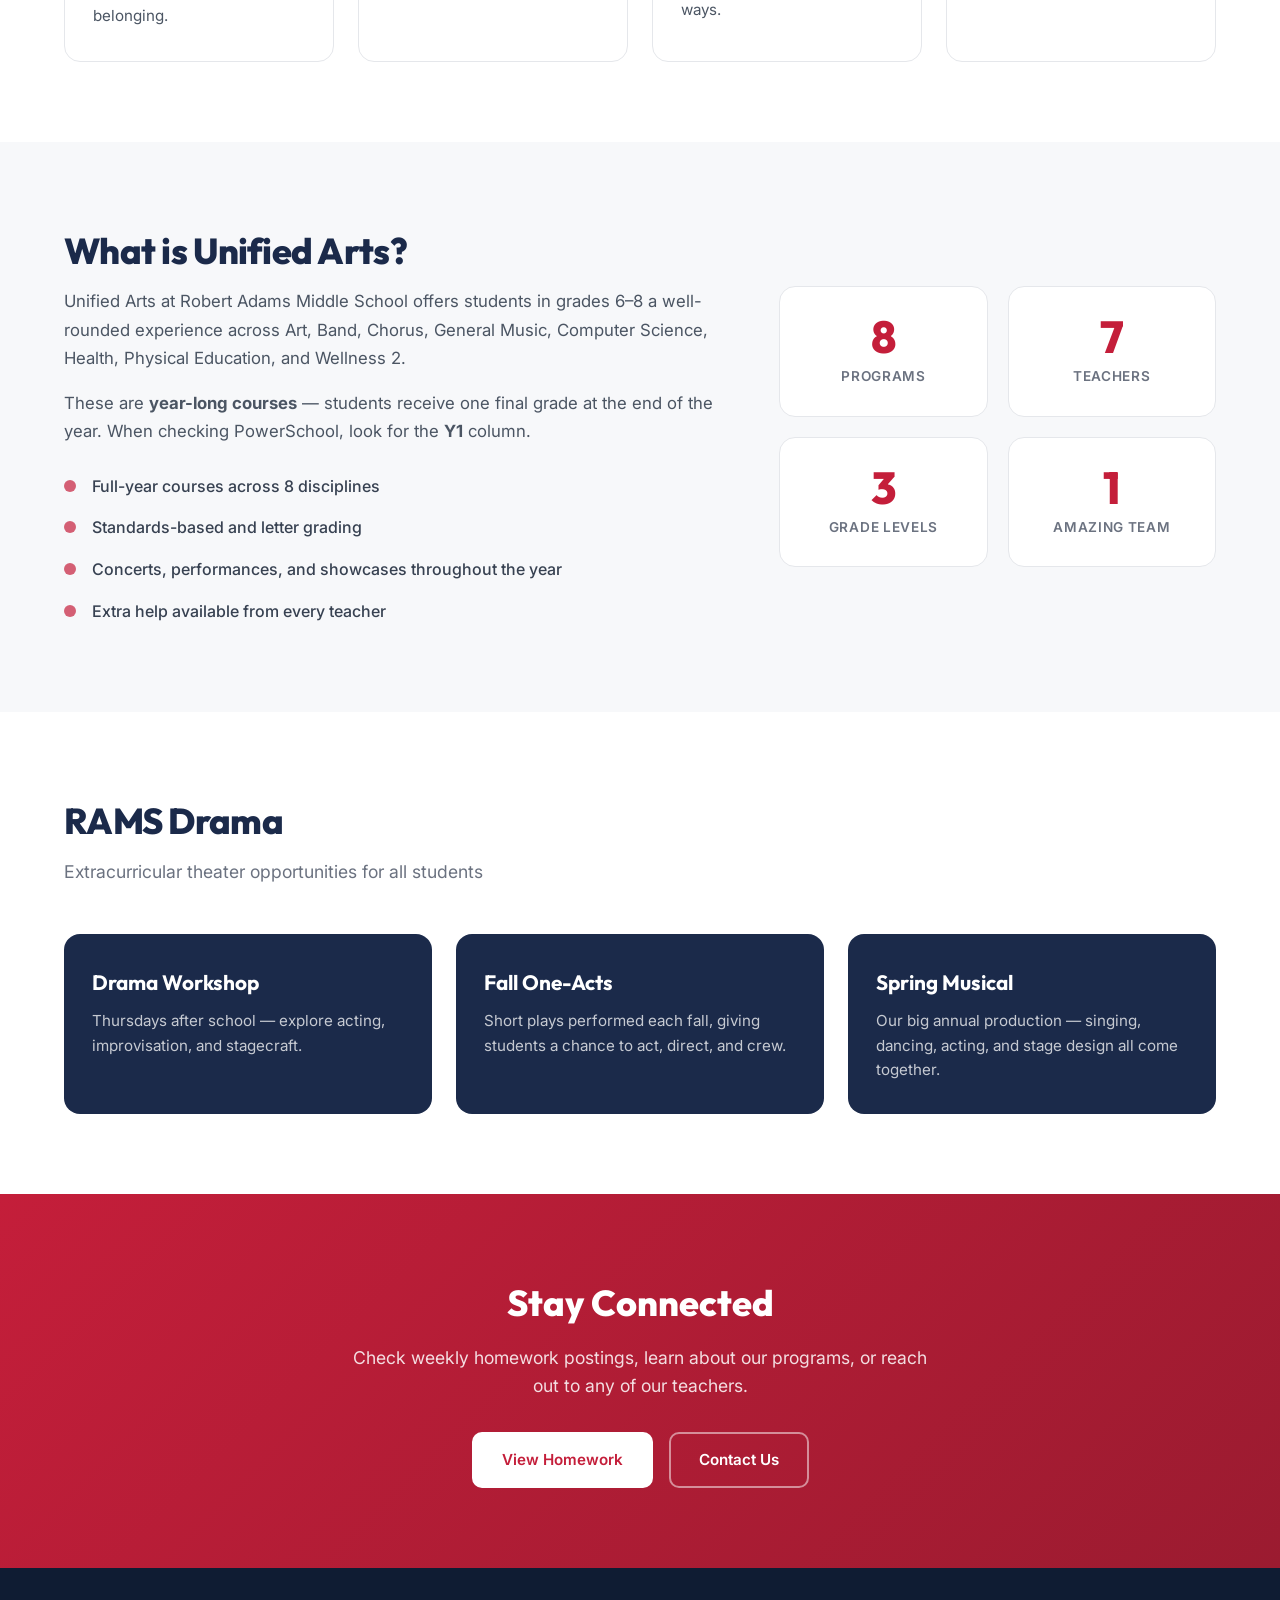
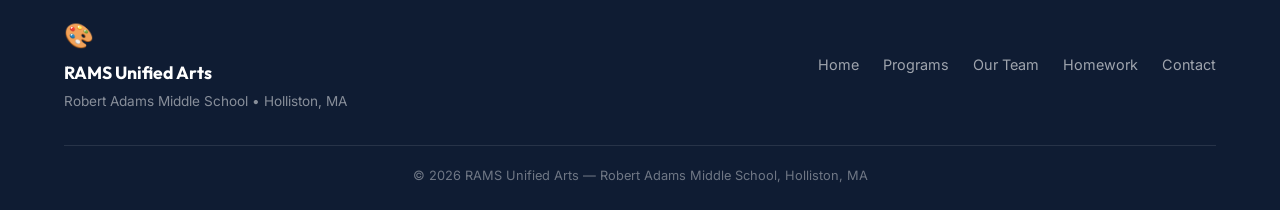
==== commit 8dbed3d4: "Add Teacher Portal page with embedded Classroom setup New page embeds the Apps Script auth form in a" ====
--- a/index.html
+++ b/index.html
@@ -35,6 +35,7 @@
                 <li><a href="team.html">Our Team</a></li>
                 <li><a href="homework.html">Weekly Homework</a></li>
                 <li><a href="contact.html">Contact</a></li>
+                <li><a href="teacher-portal.html" class="nav-teacher">Teacher Portal</a></li>
             </ul>
         </div>
     </nav>
--- a/css/styles.css
+++ b/css/styles.css
@@ -1177,6 +1177,106 @@
     margin: 0 auto;
 }
 
+/* ===================== TEACHER PORTAL ===================== */
+.nav-teacher {
+    border: 1px solid var(--gray-300);
+    border-radius: var(--radius-sm);
+    font-size: 0.82rem !important;
+    padding: 6px 12px !important;
+    color: var(--gray-500) !important;
+}
+
+.nav-teacher:hover,
+.nav-teacher.active {
+    border-color: var(--navy) !important;
+    background: var(--navy) !important;
+    color: var(--white) !important;
+}
+
+.portal-info {
+    display: flex;
+    gap: 20px;
+    align-items: center;
+    padding: 24px 28px;
+    background: var(--gray-50);
+    border: 1px solid var(--gray-200);
+    border-radius: var(--radius-lg);
+    margin-bottom: 32px;
+}
+
+.portal-info-icon {
+    font-size: 2.5rem;
+    flex-shrink: 0;
+}
+
+.portal-info h3 {
+    font-family: var(--font-heading);
+    font-size: 1.1rem;
+    font-weight: 700;
+    color: var(--navy);
+    margin-bottom: 4px;
+}
+
+.portal-info p {
+    font-size: 0.95rem;
+    color: var(--gray-600);
+    line-height: 1.6;
+}
+
+.portal-frame-container {
+    border: 1px solid var(--gray-200);
+    border-radius: var(--radius-lg);
+    overflow: hidden;
+    margin-bottom: 48px;
+    background: var(--gray-50);
+}
+
+.portal-frame {
+    width: 100%;
+    min-height: 700px;
+    border: none;
+    display: block;
+}
+
+.portal-help {
+    margin-bottom: 32px;
+}
+
+.portal-help h3 {
+    font-family: var(--font-heading);
+    font-size: 1.4rem;
+    font-weight: 700;
+    color: var(--navy);
+    margin-bottom: 20px;
+}
+
+.portal-help-grid {
+    display: grid;
+    grid-template-columns: 1fr 1fr;
+    gap: 16px;
+}
+
+.portal-help-card {
+    padding: 20px 24px;
+    background: var(--white);
+    border: 1px solid var(--gray-200);
+    border-radius: var(--radius-md);
+}
+
+.portal-help-card h4 {
+    font-family: var(--font-heading);
+    font-size: 0.95rem;
+    font-weight: 700;
+    color: var(--navy);
+    margin-bottom: 6px;
+}
+
+.portal-help-card p {
+    font-size: 0.9rem;
+    color: var(--gray-600);
+    line-height: 1.6;
+}
+
 /* ===================== RESPONSIVE ===================== */
 @media (max-width: 900px) {
     .program-content {
@@ -1194,6 +1294,15 @@
 
     .ai-form-row {
         grid-template-columns: 1fr;
+    }
+
+    .portal-help-grid {
+        grid-template-columns: 1fr;
+    }
+
+    .portal-info {
+        flex-direction: column;
+        text-align: center;
     }
 }
 
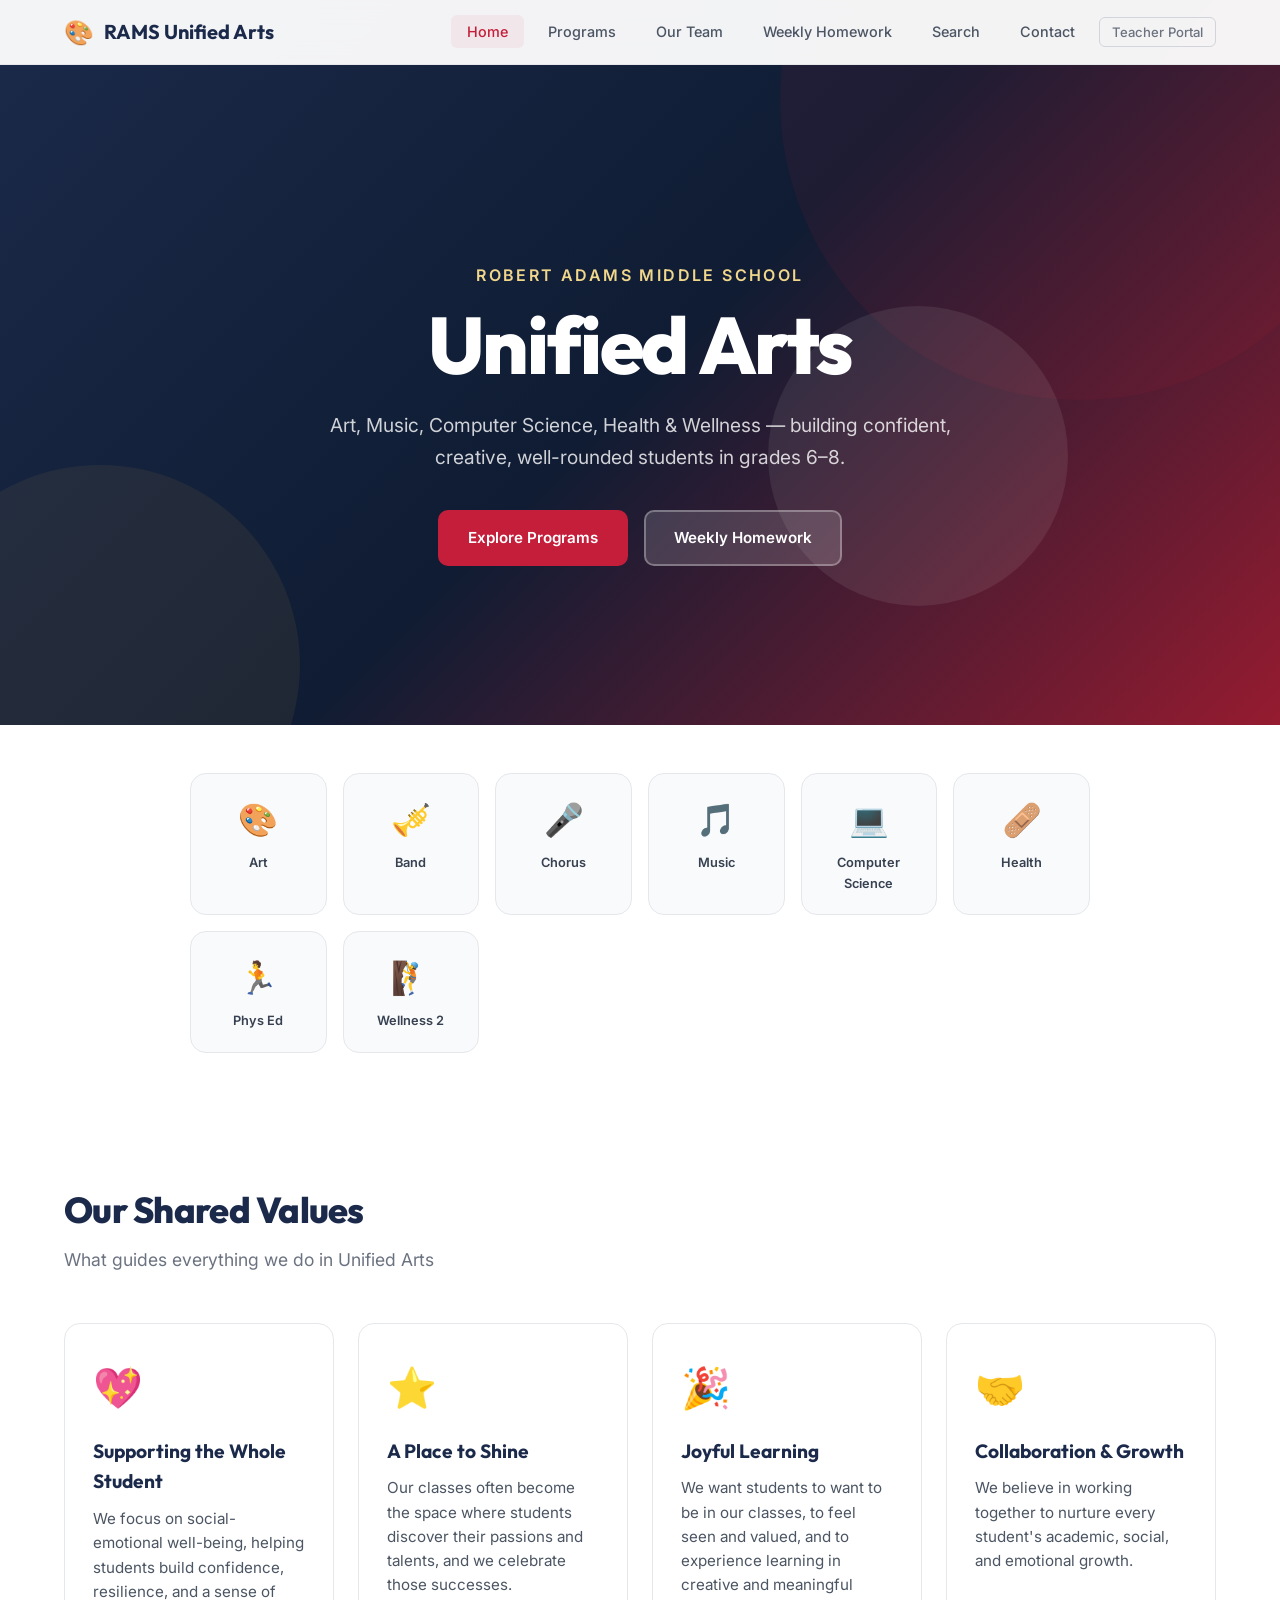
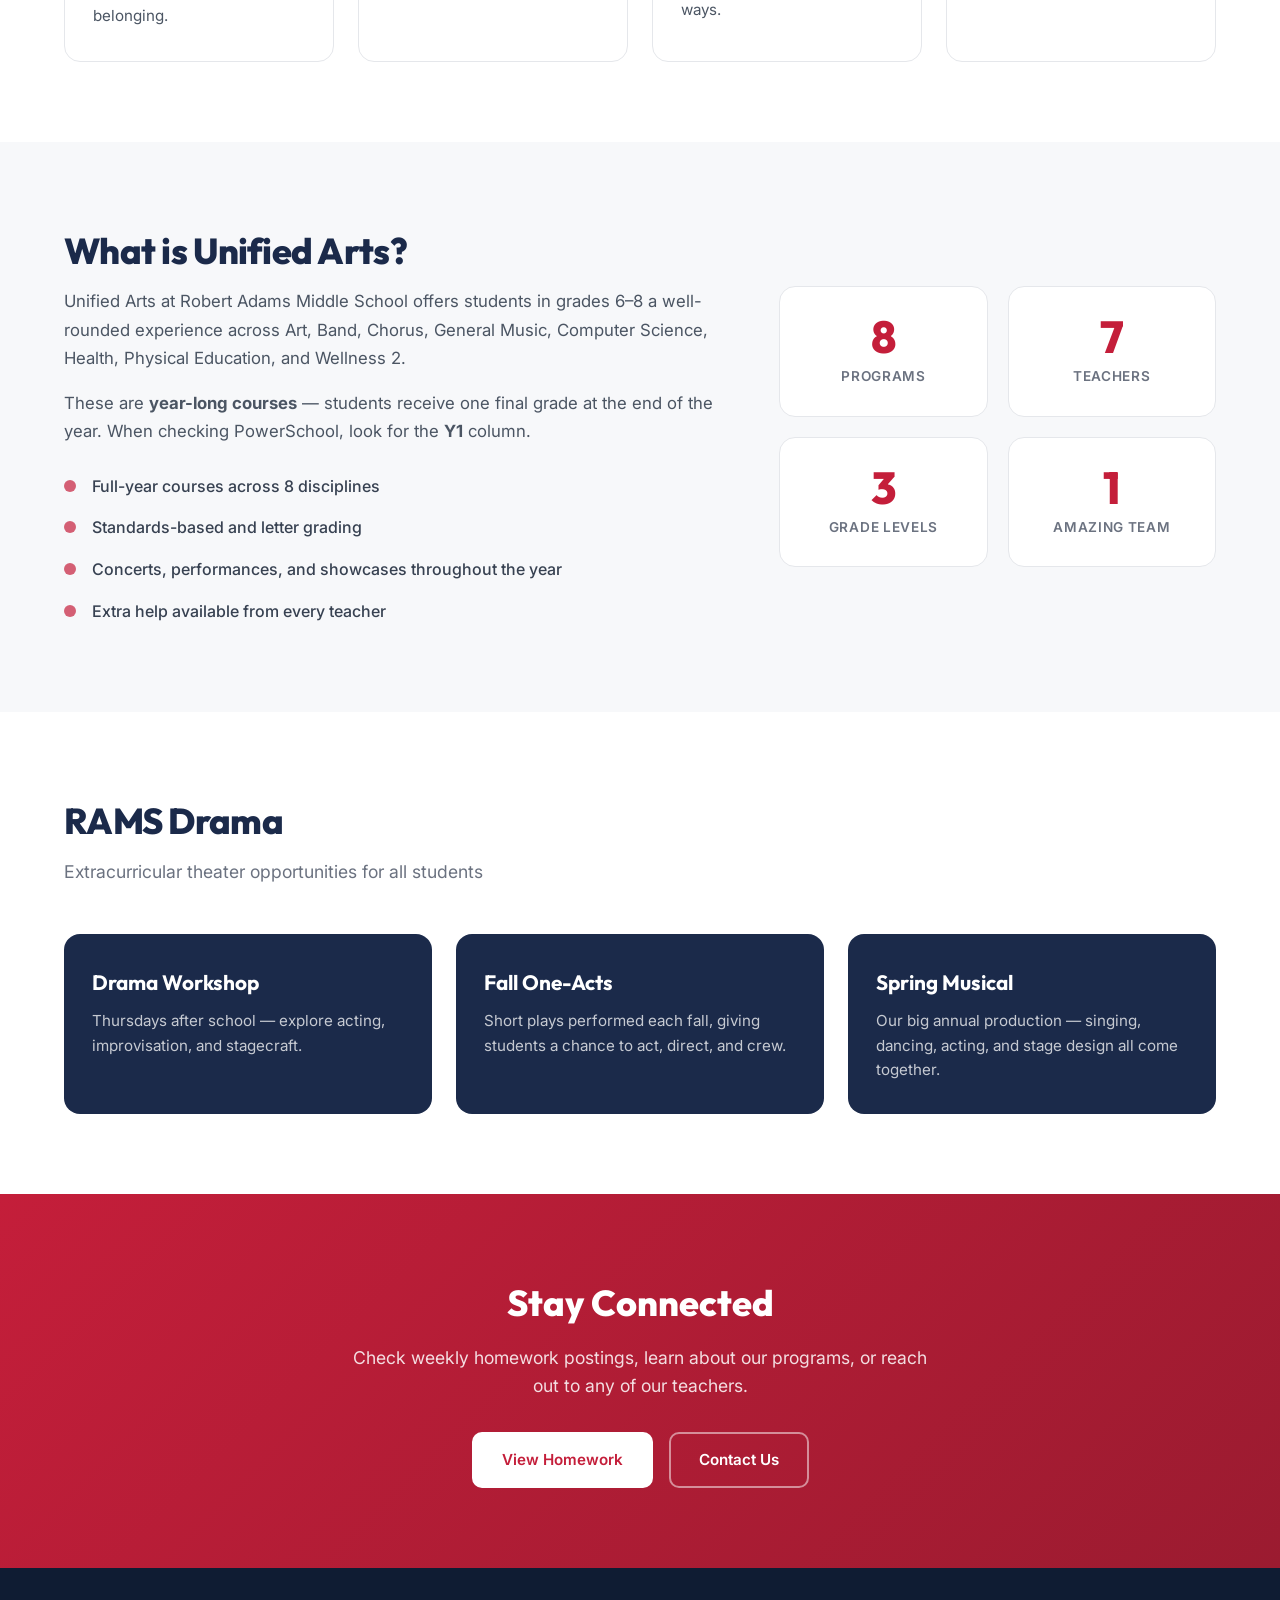
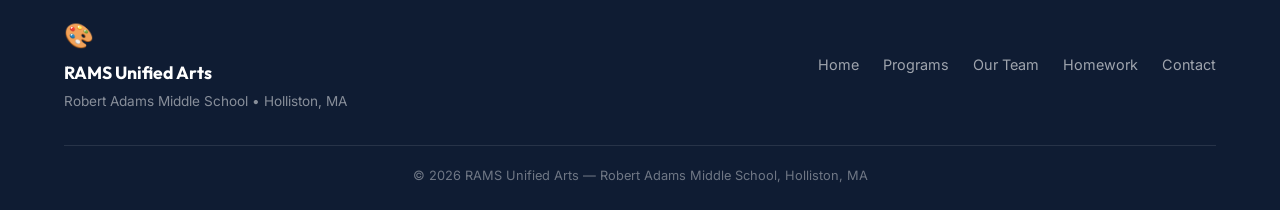
==== commit 72f893f7: "Add homework search page with instant filtering New search page lets parents and students find assig" ====
--- a/index.html
+++ b/index.html
@@ -34,6 +34,7 @@
                 <li><a href="programs.html">Programs</a></li>
                 <li><a href="team.html">Our Team</a></li>
                 <li><a href="homework.html">Weekly Homework</a></li>
+                <li><a href="search.html">Search</a></li>
                 <li><a href="contact.html">Contact</a></li>
                 <li><a href="teacher-portal.html" class="nav-teacher">Teacher Portal</a></li>
             </ul>
--- a/css/styles.css
+++ b/css/styles.css
@@ -930,7 +930,7 @@
 
 .hw-card.open .hw-card-body {
     padding: 20px 24px;
-    max-height: 600px;
+    max-height: none;
 }
 
 .hw-grade-row {
@@ -953,6 +953,78 @@
 
 .hw-grade-content {
     color: var(--gray-600);
+}
+
+.hw-grade-section {
+    padding: 12px 0;
+    border-bottom: 1px solid var(--gray-100);
+}
+
+.hw-grade-section:last-child {
+    border-bottom: none;
+}
+
+.hw-grade-label-header {
+    font-family: var(--font-heading);
+    font-size: 1rem;
+    font-weight: 700;
+    color: var(--navy);
+    padding-bottom: 8px;
+    margin-bottom: 8px;
+    border-bottom: 2px solid var(--red);
+    display: inline-block;
+}
+
+.hw-day-group {
+    display: grid;
+    grid-template-columns: 100px 1fr;
+    gap: 8px;
+    padding: 6px 0;
+}
+
+.hw-day-label {
+    font-size: 0.82rem;
+    font-weight: 600;
+    color: var(--gray-500);
+    text-transform: uppercase;
+    letter-spacing: 0.03em;
+    padding-top: 2px;
+}
+
+.hw-day-items {
+    display: grid;
+    gap: 6px;
+}
+
+.hw-assignment-item {
+    font-size: 0.92rem;
+    color: var(--gray-700);
+    line-height: 1.5;
+}
+
+.hw-due-tag {
+    display: inline-block;
+    font-size: 0.78rem;
+    font-weight: 600;
+    color: var(--red);
+    background: rgba(196, 30, 58, 0.08);
+    padding: 1px 8px;
+    border-radius: 100px;
+    vertical-align: middle;
+}
+
+.hw-desc {
+    font-size: 0.85rem;
+    color: var(--gray-500);
+}
+
+.hw-link {
+    font-size: 0.82rem;
+    color: var(--blue);
+}
+
+.hw-link:hover {
+    text-decoration: underline;
 }
 
 /* AI Teacher Tool */
@@ -1177,6 +1249,211 @@
     margin: 0 auto;
 }
 
+/* ===================== SEARCH PAGE ===================== */
+.search-bar-container {
+    position: relative;
+    margin-bottom: 20px;
+}
+
+.search-bar-icon {
+    position: absolute;
+    left: 18px;
+    top: 50%;
+    transform: translateY(-50%);
+    font-size: 1.2rem;
+    opacity: 0.4;
+    pointer-events: none;
+}
+
+.search-bar {
+    width: 100%;
+    padding: 16px 20px 16px 48px;
+    border-radius: var(--radius-lg);
+    border: 2px solid var(--gray-200);
+    font-family: var(--font-body);
+    font-size: 1.05rem;
+    color: var(--gray-800);
+    background: var(--white);
+    transition: var(--transition);
+}
+
+.search-bar:focus {
+    outline: none;
+    border-color: var(--red);
+    box-shadow: 0 0 0 4px rgba(196, 30, 58, 0.1);
+}
+
+.search-bar::placeholder {
+    color: var(--gray-400);
+}
+
+.search-filters {
+    display: grid;
+    grid-template-columns: repeat(3, 1fr);
+    gap: 16px;
+    margin-bottom: 24px;
+}
+
+.search-filter-group label {
+    display: block;
+    font-size: 0.8rem;
+    font-weight: 600;
+    color: var(--gray-500);
+    text-transform: uppercase;
+    letter-spacing: 0.05em;
+    margin-bottom: 6px;
+}
+
+.search-filter-group select {
+    width: 100%;
+    padding: 10px 14px;
+    border-radius: var(--radius-md);
+    border: 1px solid var(--gray-200);
+    font-family: var(--font-body);
+    font-size: 0.92rem;
+    color: var(--gray-700);
+    background: var(--white);
+    cursor: pointer;
+    transition: var(--transition);
+}
+
+.search-filter-group select:focus {
+    outline: none;
+    border-color: var(--red);
+}
+
+.search-count {
+    font-size: 0.88rem;
+    color: var(--gray-500);
+    margin-bottom: 20px;
+    font-weight: 500;
+}
+
+.search-results {
+    display: grid;
+    gap: 12px;
+}
+
+.search-result-card {
+    display: grid;
+    grid-template-columns: 48px 1fr auto;
+    gap: 16px;
+    align-items: start;
+    padding: 18px 22px;
+    background: var(--white);
+    border: 1px solid var(--gray-200);
+    border-radius: var(--radius-md);
+    transition: var(--transition);
+}
+
+.search-result-card:hover {
+    border-color: var(--red);
+    box-shadow: var(--shadow-sm);
+}
+
+.search-result-icon {
+    font-size: 1.8rem;
+    text-align: center;
+    padding-top: 2px;
+}
+
+.search-result-body h4 {
+    font-family: var(--font-heading);
+    font-size: 1rem;
+    font-weight: 700;
+    color: var(--navy);
+    margin-bottom: 4px;
+}
+
+.search-result-meta {
+    display: flex;
+    gap: 12px;
+    flex-wrap: wrap;
+    margin-bottom: 6px;
+}
+
+.search-meta-tag {
+    font-size: 0.78rem;
+    font-weight: 600;
+    padding: 2px 10px;
+    border-radius: 100px;
+    background: var(--gray-100);
+    color: var(--gray-600);
+}
+
+.search-meta-tag.grade {
+    background: rgba(27, 42, 74, 0.08);
+    color: var(--navy);
+}
+
+.search-meta-tag.section {
+    background: rgba(46, 94, 170, 0.08);
+    color: var(--blue);
+}
+
+.search-result-desc {
+    font-size: 0.88rem;
+    color: var(--gray-500);
+    line-height: 1.5;
+}
+
+.search-result-right {
+    text-align: right;
+    flex-shrink: 0;
+    min-width: 100px;
+}
+
+.search-result-due {
+    font-size: 0.82rem;
+    font-weight: 600;
+    color: var(--red);
+    margin-bottom: 4px;
+}
+
+.search-result-day {
+    font-size: 0.78rem;
+    color: var(--gray-400);
+    text-transform: uppercase;
+    letter-spacing: 0.03em;
+}
+
+.search-result-link {
+    display: inline-block;
+    margin-top: 8px;
+    font-size: 0.8rem;
+    color: var(--blue);
+    font-weight: 500;
+}
+
+.search-result-link:hover {
+    text-decoration: underline;
+}
+
+.search-empty {
+    text-align: center;
+    padding: 60px 20px;
+    color: var(--gray-400);
+}
+
+.search-empty-icon {
+    font-size: 3rem;
+    display: block;
+    margin-bottom: 12px;
+    opacity: 0.5;
+}
+
+.search-empty h3 {
+    font-family: var(--font-heading);
+    font-size: 1.3rem;
+    font-weight: 700;
+    color: var(--gray-500);
+    margin-bottom: 6px;
+}
+
+.search-empty p {
+    font-size: 0.95rem;
+}
+
 /* ===================== TEACHER PORTAL ===================== */
 .nav-teacher {
     border: 1px solid var(--gray-300);
@@ -1223,19 +1500,24 @@
     line-height: 1.6;
 }
 
-.portal-frame-container {
+.portal-action {
+    text-align: center;
+    padding: 48px 28px;
+    background: var(--gray-50);
     border: 1px solid var(--gray-200);
     border-radius: var(--radius-lg);
-    overflow: hidden;
     margin-bottom: 48px;
-    background: var(--gray-50);
-}
-
-.portal-frame {
-    width: 100%;
-    min-height: 700px;
-    border: none;
-    display: block;
+}
+
+.portal-launch-btn {
+    font-size: 1.1rem;
+    padding: 18px 40px;
+}
+
+.portal-action-note {
+    margin-top: 14px;
+    font-size: 0.85rem;
+    color: var(--gray-400);
 }
 
 .portal-help {
@@ -1303,6 +1585,32 @@
     .portal-info {
         flex-direction: column;
         text-align: center;
+    }
+
+    .search-filters {
+        grid-template-columns: 1fr;
+    }
+
+    .search-result-card {
+        grid-template-columns: 1fr;
+        gap: 10px;
+    }
+
+    .search-result-icon {
+        display: none;
+    }
+
+    .search-result-right {
+        text-align: left;
+        min-width: auto;
+    }
+
+    .hw-day-group {
+        grid-template-columns: 1fr;
+    }
+
+    .hw-day-label {
+        padding-bottom: 2px;
     }
 }
 
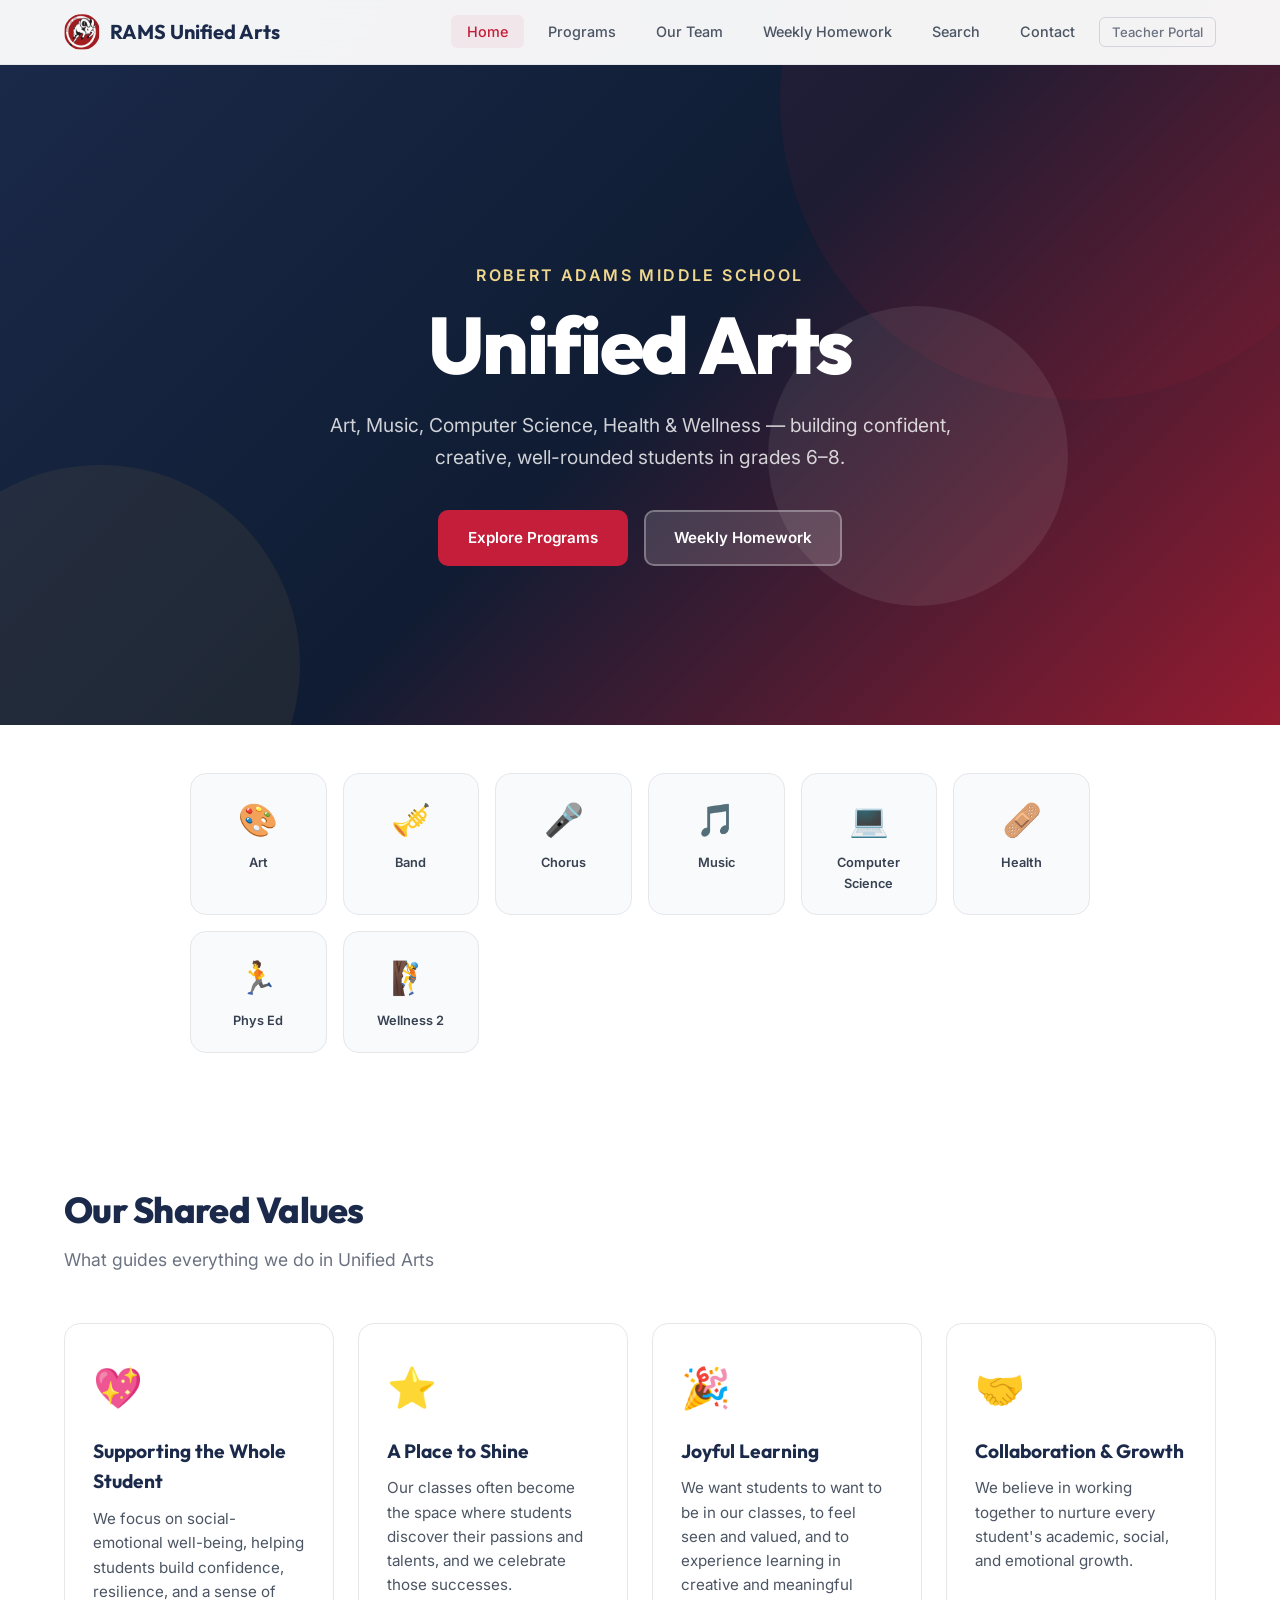
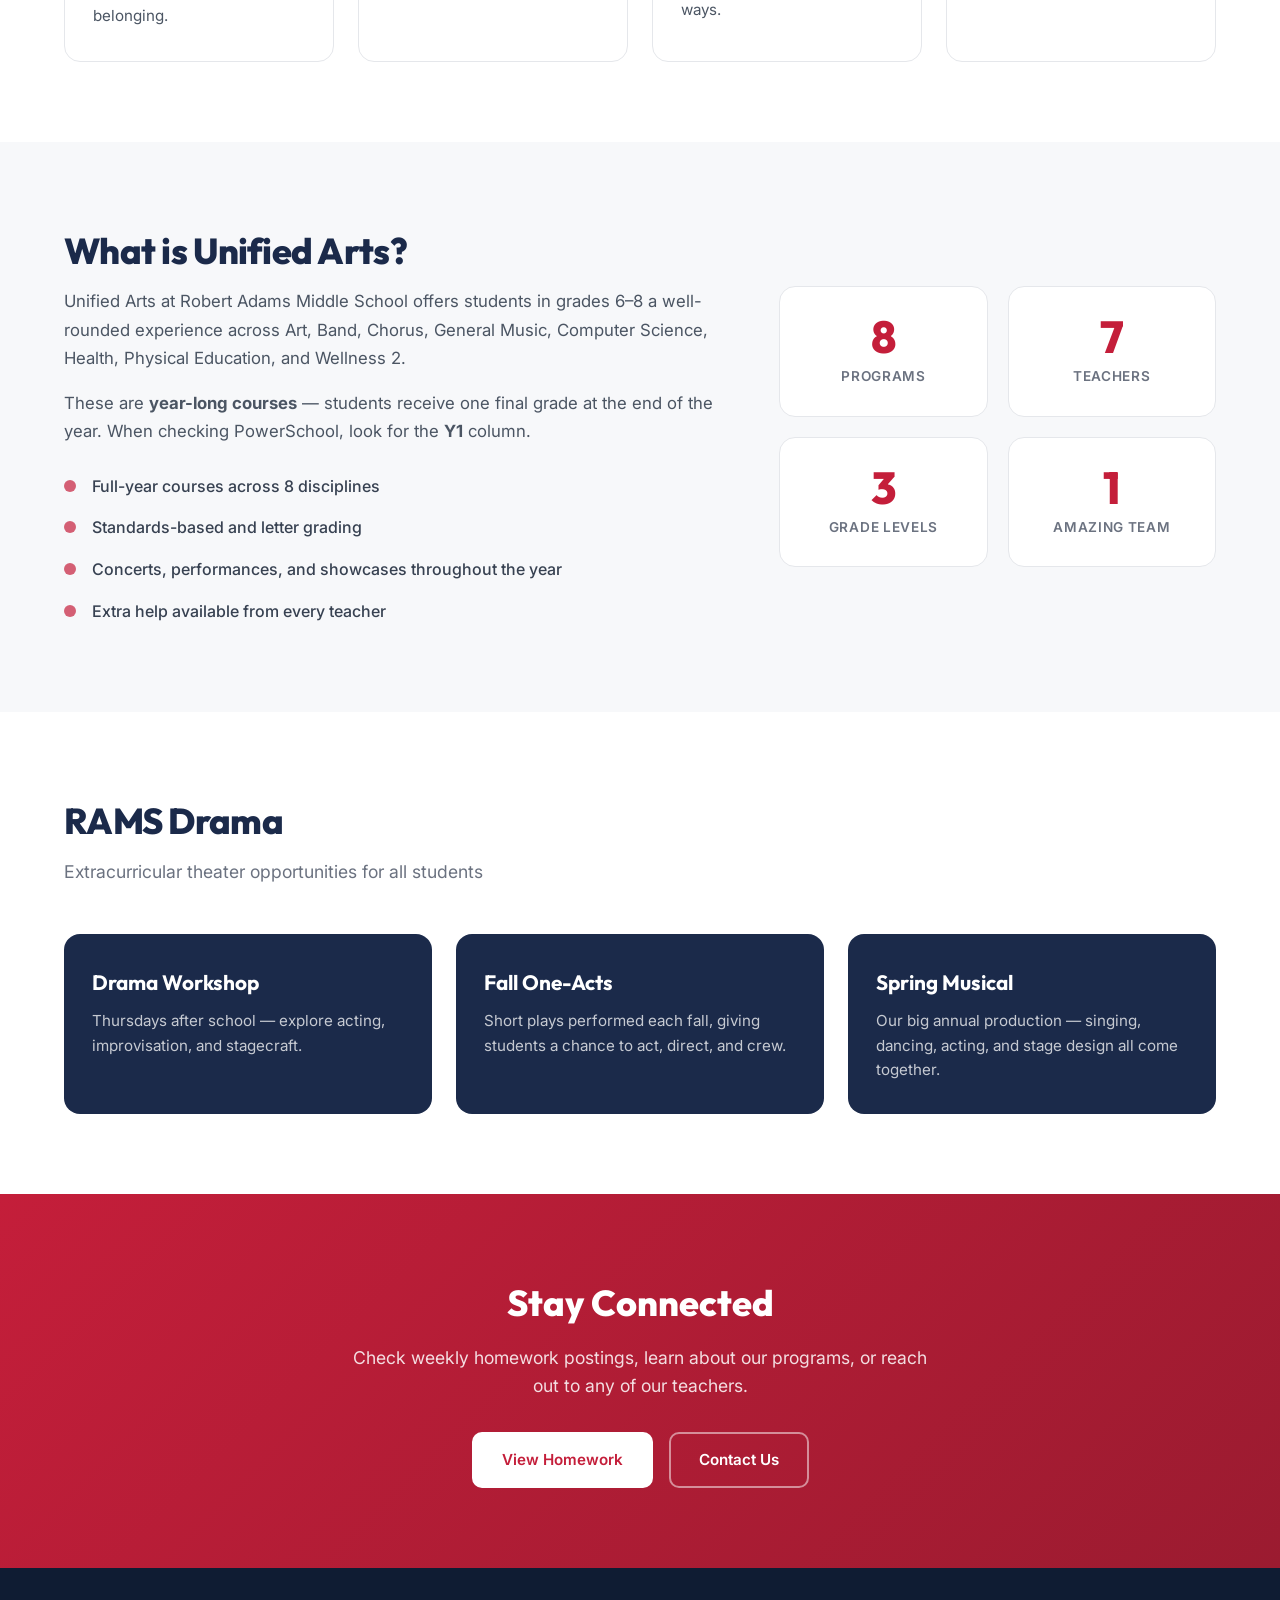
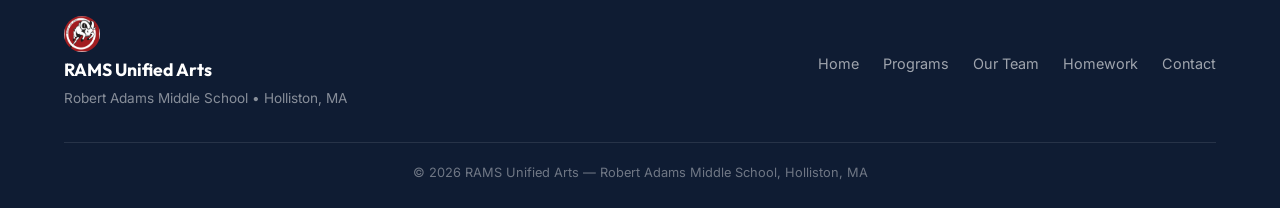
==== commit 37fc53de: "Add teacher photos and school logo - Teacher photos added to team page cards (all 7 teachers with   " ====
--- a/index.html
+++ b/index.html
@@ -23,7 +23,7 @@
     <nav class="navbar" id="navbar">
         <div class="nav-container">
             <a href="index.html" class="nav-logo">
-                <span class="logo-icon">&#127912;</span>
+                <img src="images/logo.webp" alt="RAMS Logo" class="logo-img">
                 <span>RAMS Unified Arts</span>
             </a>
             <button class="nav-toggle" id="navToggle" aria-label="Toggle navigation">
@@ -217,7 +217,7 @@
         <div class="container">
             <div class="footer-content">
                 <div class="footer-brand">
-                    <span class="logo-icon">&#127912;</span>
+                    <img src="images/logo.webp" alt="RAMS Logo" class="logo-img">
                     <span>RAMS Unified Arts</span>
                     <p>Robert Adams Middle School &bull; Holliston, MA</p>
                 </div>
--- a/css/styles.css
+++ b/css/styles.css
@@ -150,6 +150,13 @@
     font-size: 1.5rem;
 }
 
+.logo-img {
+    height: 36px;
+    width: 36px;
+    border-radius: 50%;
+    object-fit: cover;
+}
+
 .nav-links {
     display: flex;
     gap: 8px;
@@ -779,11 +786,19 @@
 }
 
 .team-card-img {
-    height: 200px;
+    height: 220px;
     background: linear-gradient(135deg, var(--navy) 0%, var(--navy-light) 100%);
     display: flex;
     align-items: center;
     justify-content: center;
+    overflow: hidden;
+}
+
+.team-card-img img {
+    width: 100%;
+    height: 100%;
+    object-fit: cover;
+    object-position: center top;
 }
 
 .team-card-img .placeholder-icon {
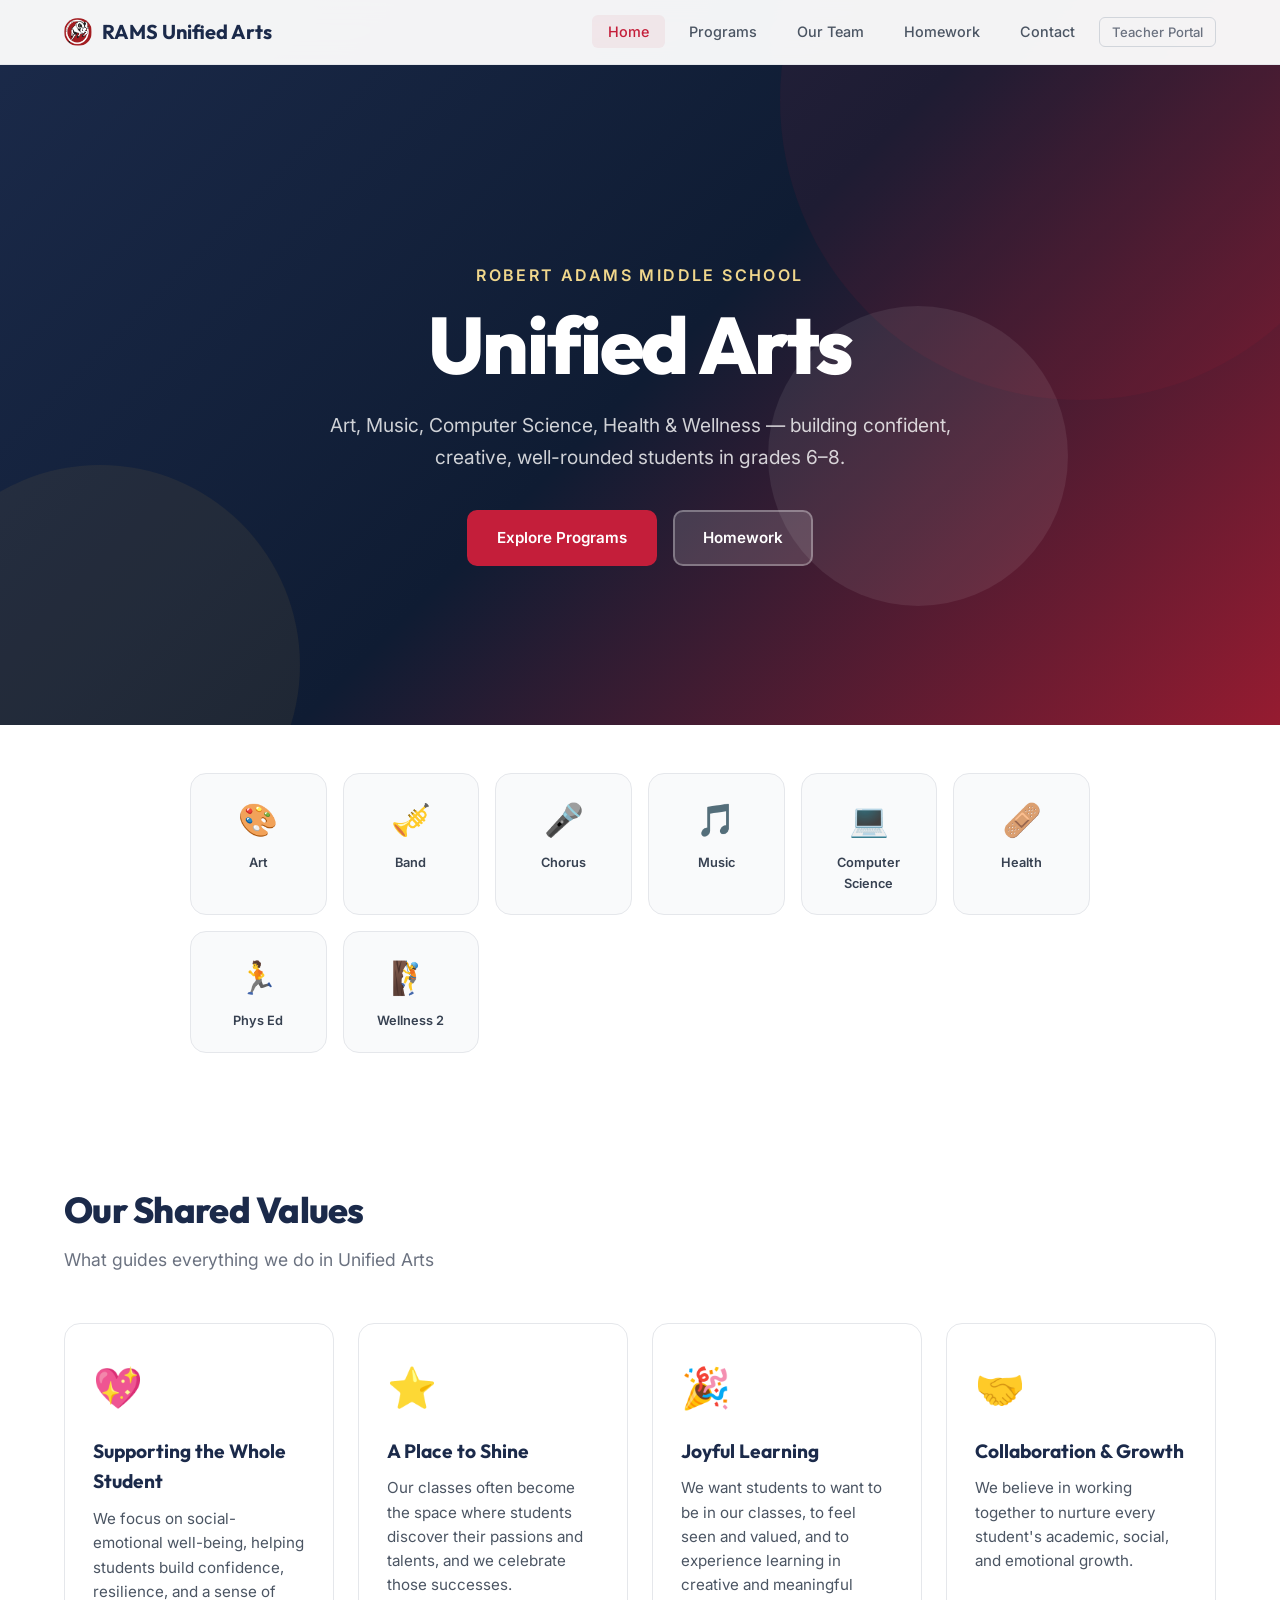
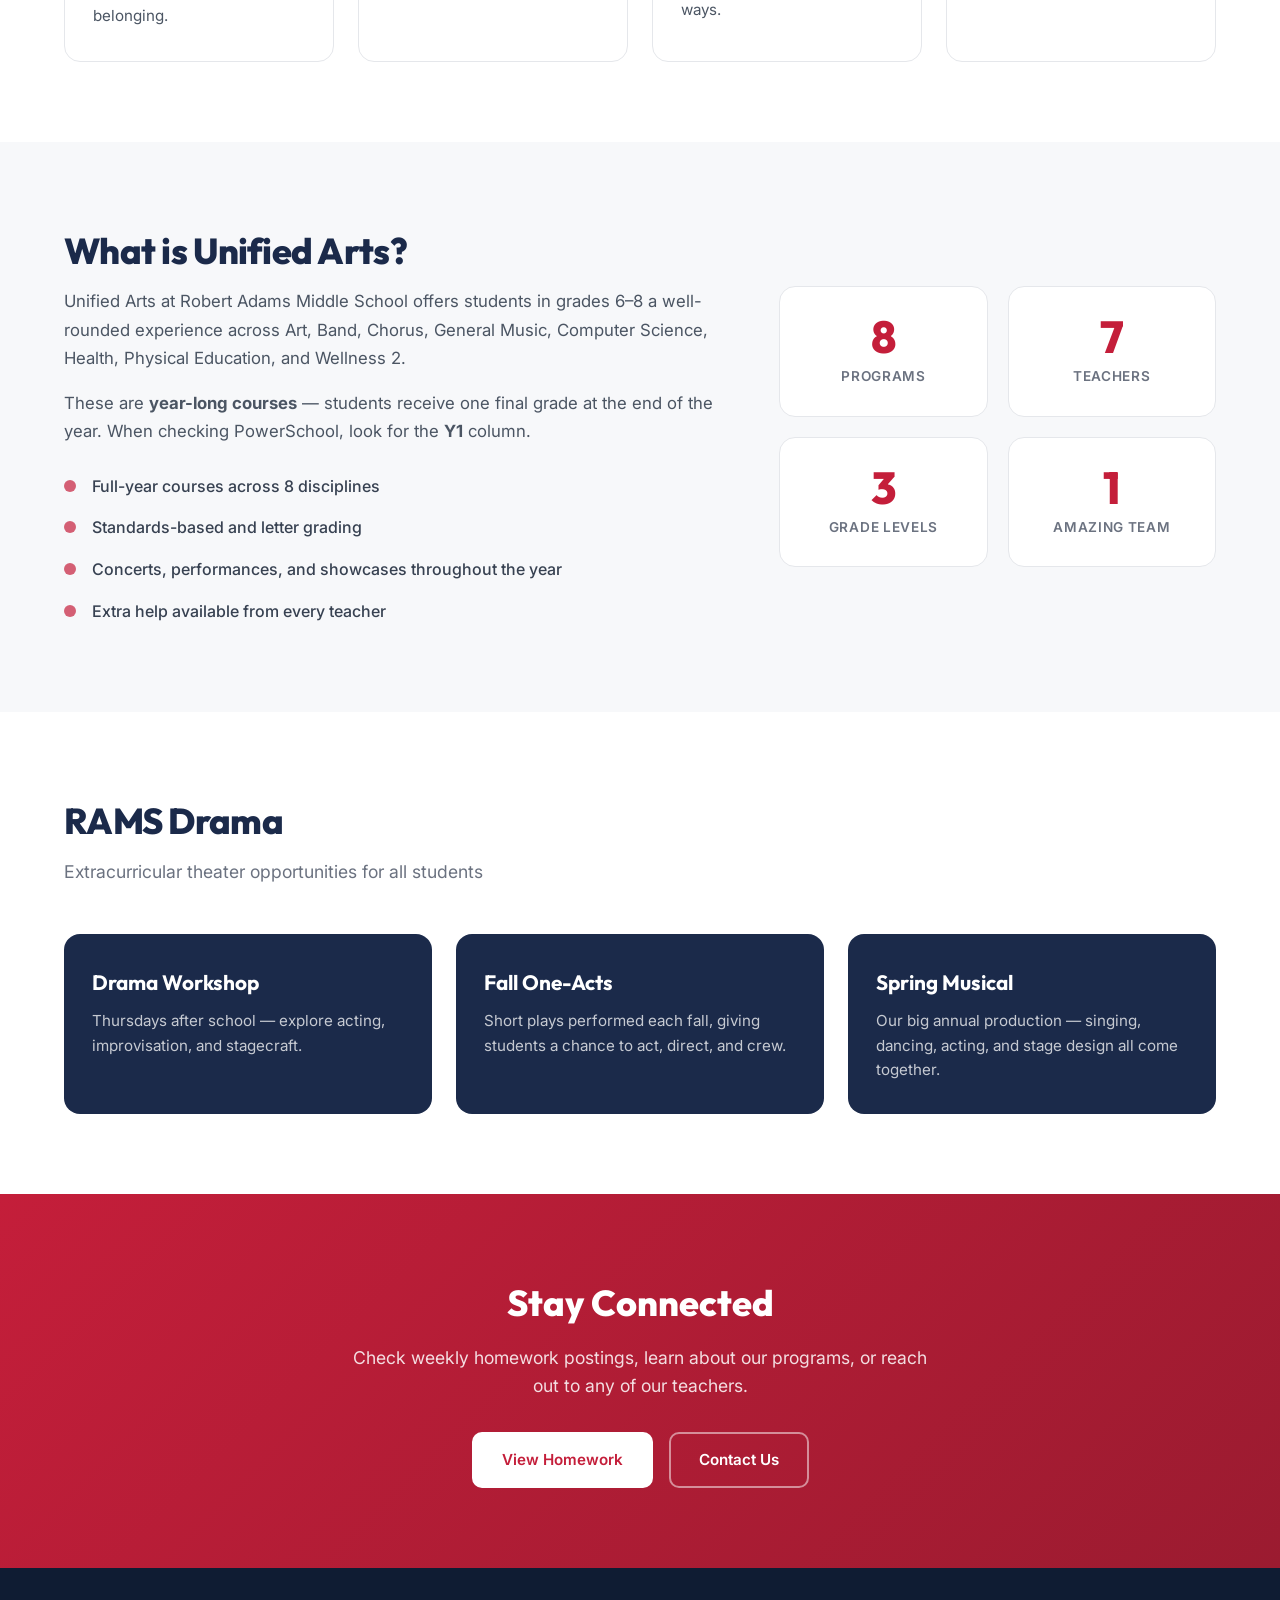
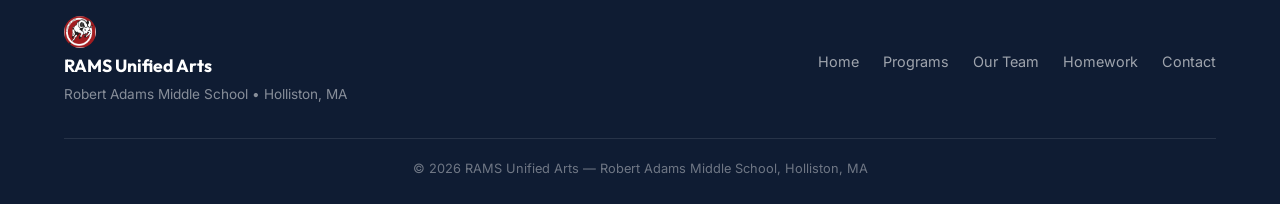
==== commit 6d0a3b1c: "Merge search into homework page as tabbed view Combined the weekly homework view and search into a s" ====
--- a/index.html
+++ b/index.html
@@ -33,8 +33,7 @@
                 <li><a href="index.html" class="active">Home</a></li>
                 <li><a href="programs.html">Programs</a></li>
                 <li><a href="team.html">Our Team</a></li>
-                <li><a href="homework.html">Weekly Homework</a></li>
-                <li><a href="search.html">Search</a></li>
+                <li><a href="homework.html">Homework</a></li>
                 <li><a href="contact.html">Contact</a></li>
                 <li><a href="teacher-portal.html" class="nav-teacher">Teacher Portal</a></li>
             </ul>
@@ -57,7 +56,7 @@
             </p>
             <div class="hero-actions">
                 <a href="programs.html" class="btn btn-primary">Explore Programs</a>
-                <a href="homework.html" class="btn btn-secondary">Weekly Homework</a>
+                <a href="homework.html" class="btn btn-secondary">Homework</a>
             </div>
         </div>
     </header>
--- a/css/styles.css
+++ b/css/styles.css
@@ -151,10 +151,15 @@
 }
 
 .logo-img {
-    height: 36px;
-    width: 36px;
+    height: 28px;
+    width: 28px;
     border-radius: 50%;
     object-fit: cover;
+}
+
+.footer-brand .logo-img {
+    height: 32px;
+    width: 32px;
 }
 
 .nav-links {
@@ -838,6 +843,41 @@
 }
 
 /* ===================== HOMEWORK PAGE ===================== */
+/* Tab Switcher */
+.hw-tabs {
+    display: flex;
+    gap: 4px;
+    margin-bottom: 32px;
+    background: var(--gray-100);
+    border-radius: var(--radius-md);
+    padding: 4px;
+    max-width: 300px;
+}
+
+.hw-tab {
+    flex: 1;
+    padding: 10px 20px;
+    border-radius: var(--radius-sm);
+    border: none;
+    background: transparent;
+    font-family: var(--font-body);
+    font-size: 0.9rem;
+    font-weight: 600;
+    color: var(--gray-500);
+    cursor: pointer;
+    transition: var(--transition);
+}
+
+.hw-tab.active {
+    background: var(--white);
+    color: var(--navy);
+    box-shadow: var(--shadow-sm);
+}
+
+.hw-tab:hover:not(.active) {
+    color: var(--gray-700);
+}
+
 .hw-controls {
     display: flex;
     gap: 12px;
@@ -994,7 +1034,23 @@
     display: grid;
     grid-template-columns: 100px 1fr;
     gap: 8px;
-    padding: 6px 0;
+    padding: 10px 14px;
+    border-radius: var(--radius-sm);
+    margin-bottom: 2px;
+}
+
+.hw-day-even {
+    background: var(--gray-50);
+}
+
+.hw-day-odd {
+    background: var(--white);
+}
+
+.hw-no-hw {
+    font-size: 0.88rem;
+    color: var(--gray-400);
+    font-style: italic;
 }
 
 .hw-day-label {
@@ -1470,6 +1526,78 @@
 }
 
 /* ===================== TEACHER PORTAL ===================== */
+.portal-lock-card {
+    text-align: center;
+    padding: 60px 40px;
+    background: var(--white);
+    border: 1px solid var(--gray-200);
+    border-radius: var(--radius-xl);
+    max-width: 500px;
+    margin: 0 auto 32px;
+}
+
+.portal-lock-icon {
+    font-size: 3rem;
+    margin-bottom: 16px;
+}
+
+.portal-lock-card h2 {
+    font-family: var(--font-heading);
+    font-size: 1.5rem;
+    font-weight: 800;
+    color: var(--navy);
+    margin-bottom: 8px;
+}
+
+.portal-lock-card p {
+    font-size: 0.95rem;
+    color: var(--gray-600);
+    line-height: 1.6;
+}
+
+.portal-lock-note {
+    margin-top: 20px;
+    font-size: 0.82rem;
+    color: var(--gray-400);
+    font-style: italic;
+}
+
+.portal-denied {
+    border-color: var(--red);
+    background: rgba(196, 30, 58, 0.02);
+}
+
+.portal-signed-in {
+    display: flex;
+    align-items: center;
+    justify-content: space-between;
+    padding: 12px 20px;
+    background: #d1fae5;
+    border-radius: var(--radius-md);
+    margin-bottom: 24px;
+    font-size: 0.9rem;
+    color: #065f46;
+    flex-wrap: wrap;
+    gap: 12px;
+}
+
+.portal-signout-btn {
+    padding: 6px 14px;
+    border-radius: var(--radius-sm);
+    border: 1px solid #065f46;
+    background: transparent;
+    color: #065f46;
+    font-size: 0.82rem;
+    font-weight: 500;
+    cursor: pointer;
+    transition: var(--transition);
+}
+
+.portal-signout-btn:hover {
+    background: #065f46;
+    color: white;
+}
+
 .nav-teacher {
     border: 1px solid var(--gray-300);
     border-radius: var(--radius-sm);
